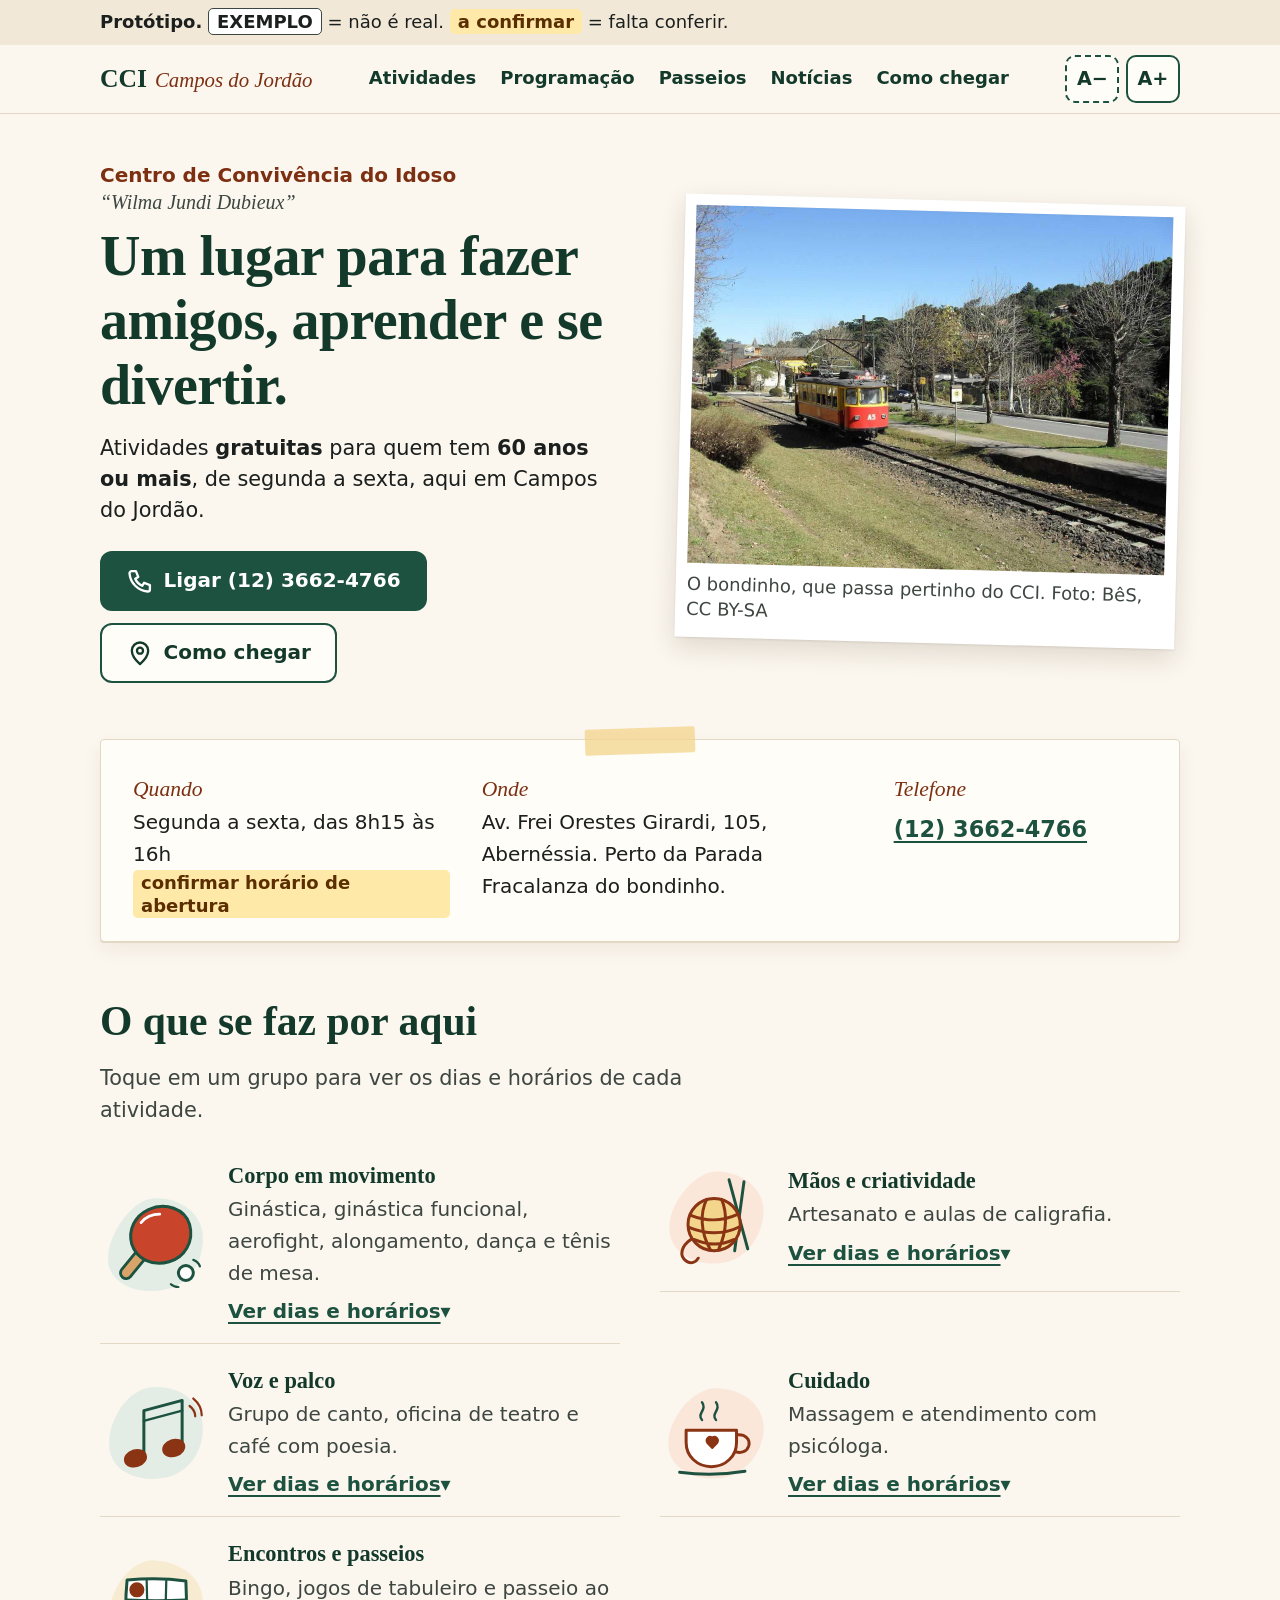
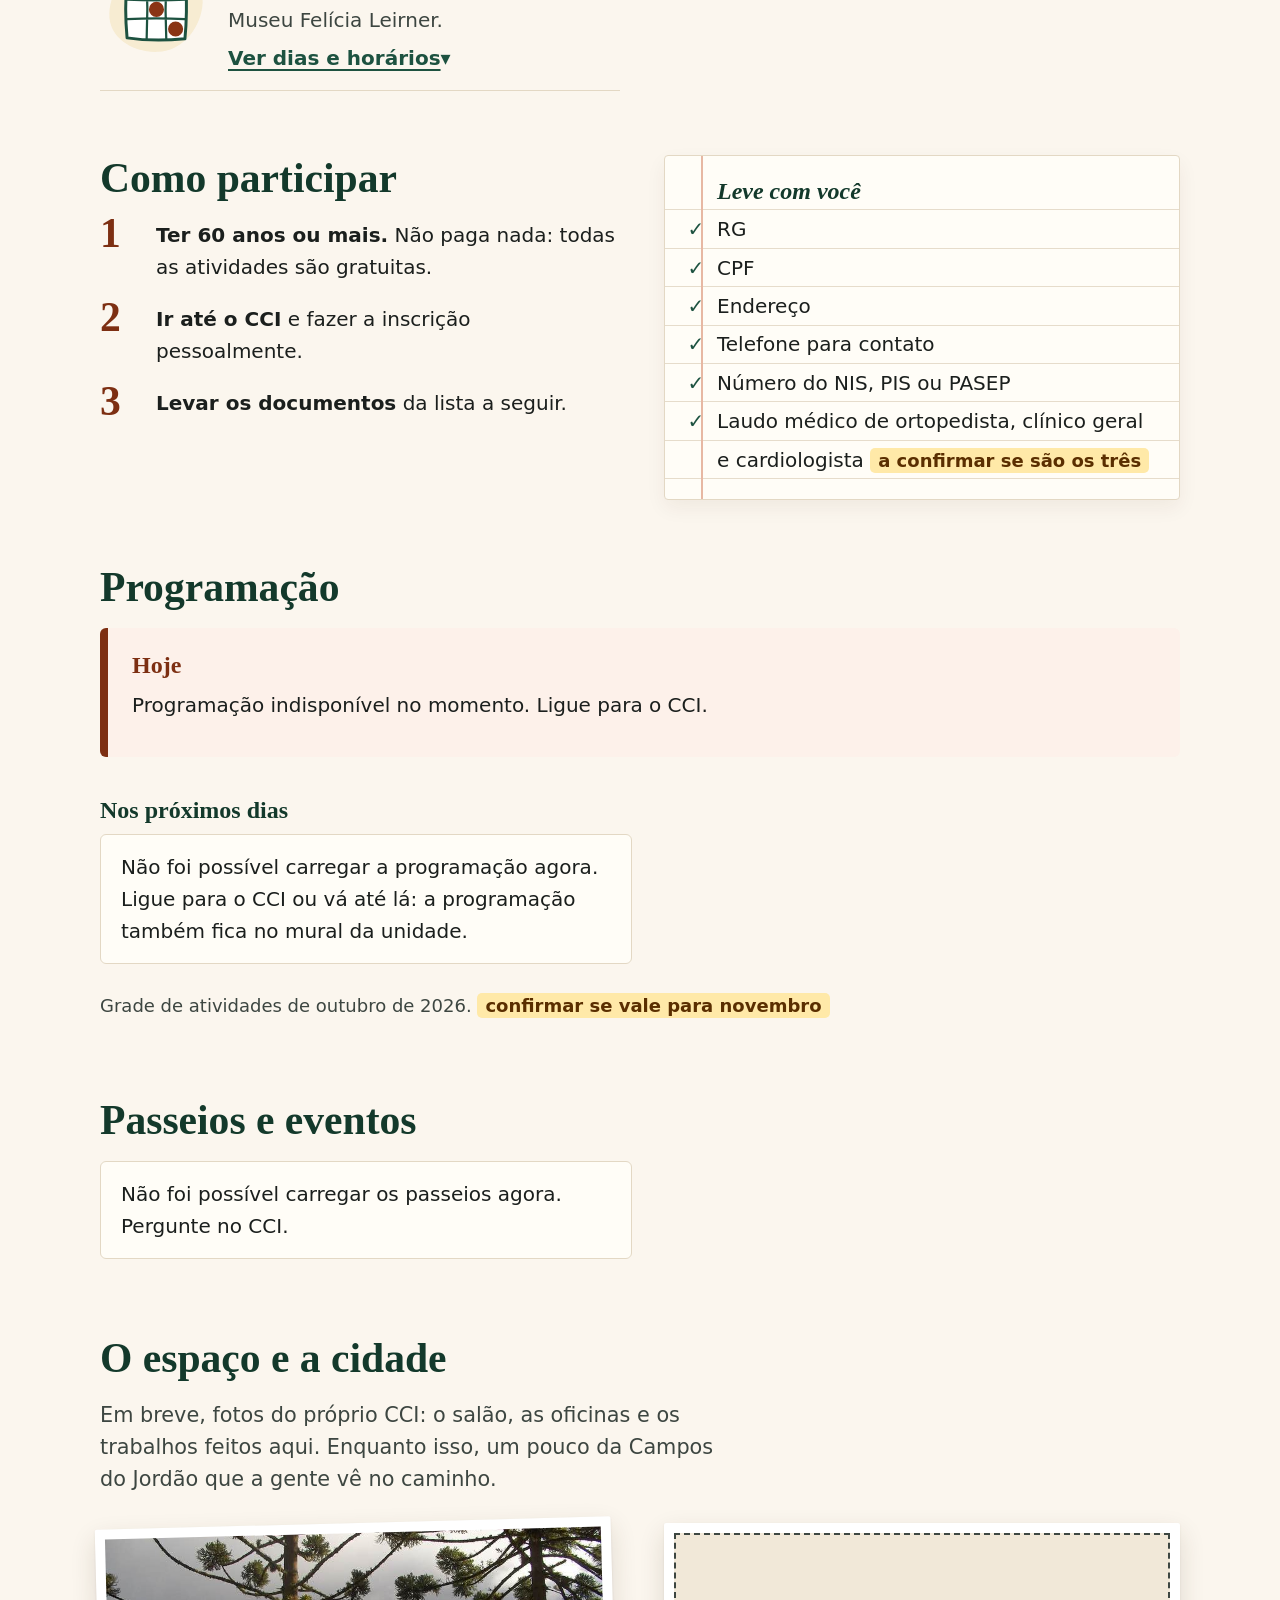
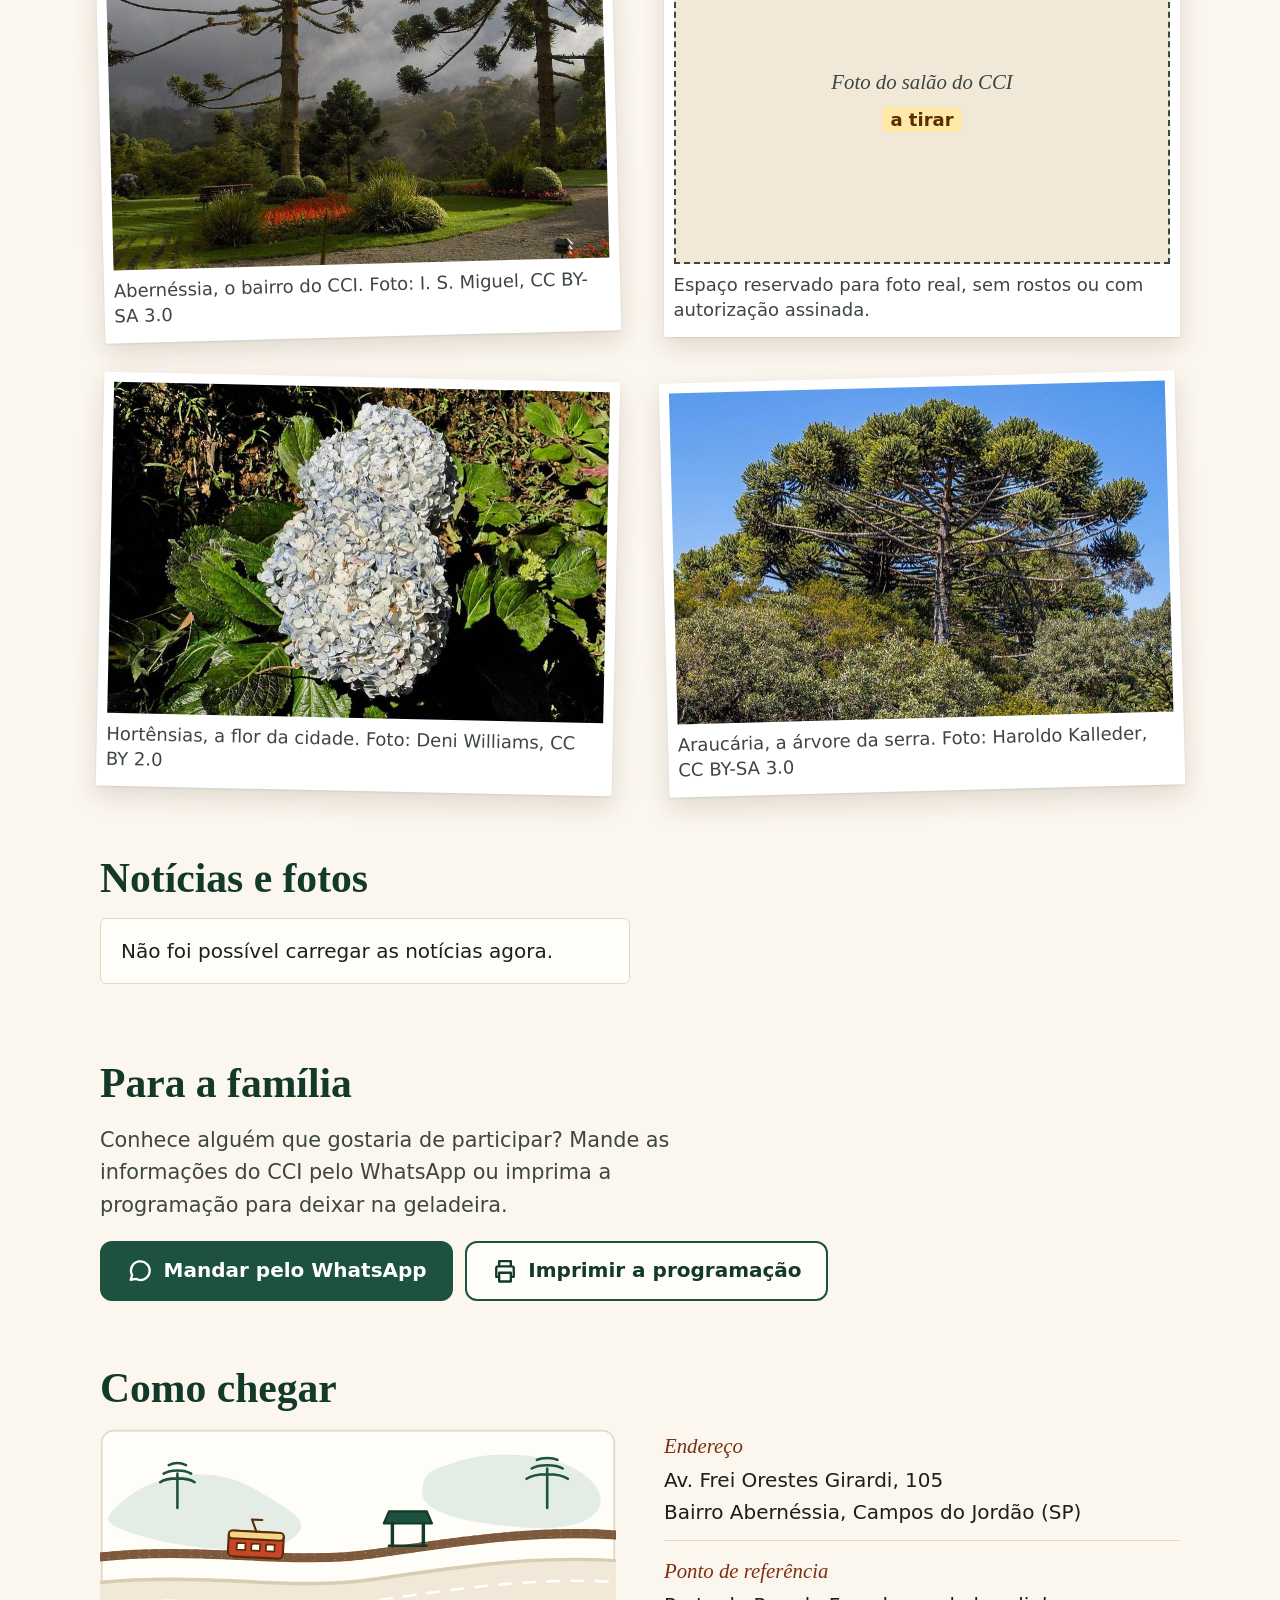
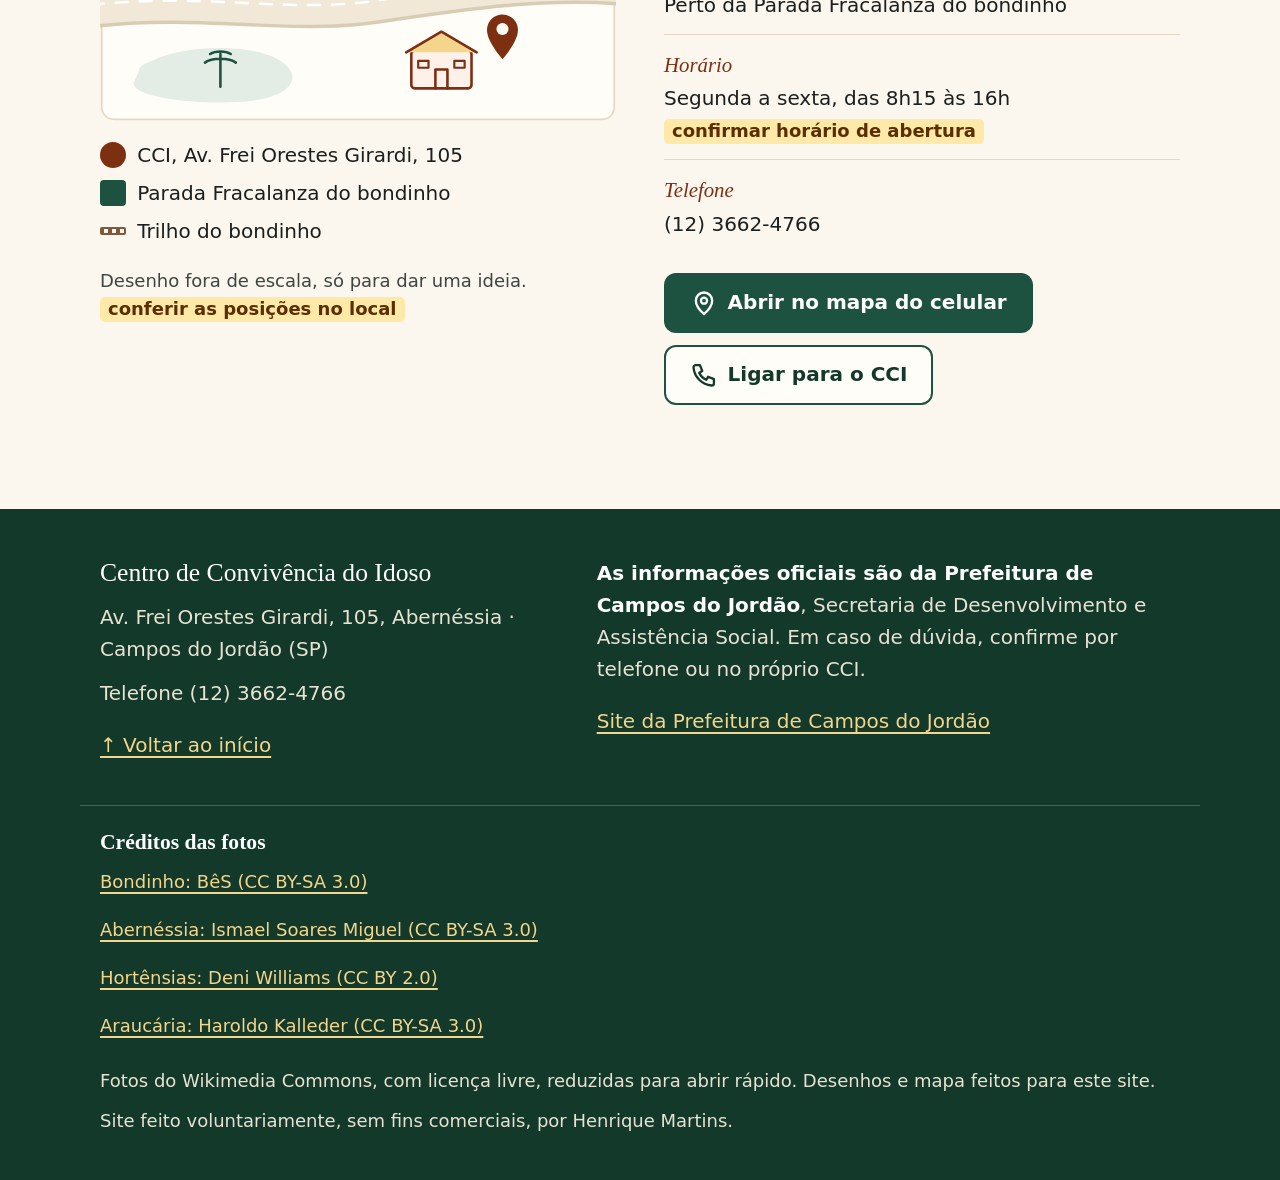
==== index.html @ 8f66967f "Protótipo do site voluntário do CCI de Campos do Jordão Site estático (HTML, CSS e JS sem empacotado" ====
<!doctype html>
<html lang="pt-BR">
<head>
  <meta charset="utf-8">
  <meta name="viewport" content="width=device-width, initial-scale=1">
  <title>Centro de Convivência do Idoso – Campos do Jordão</title>
  <meta name="description" content="Centro de Convivência do Idoso (CCI) de Campos do Jordão: atividades gratuitas para pessoas com 60 anos ou mais. Programação, passeios, endereço e telefone.">
  <meta name="theme-color" content="#1d5240">
  <link rel="stylesheet" href="css/estilo.css?v=13">
</head>
<body>
  <!-- Ícones dos botões (desenhos simples, sem texto) -->
  <svg class="sprite" aria-hidden="true" focusable="false">
    <symbol id="i-telefone" viewBox="0 0 24 24"><path d="M5 3.5h3.5l2 5-2.6 1.6a11.5 11.5 0 0 0 6 6l1.6-2.6 5 2V19a2 2 0 0 1-2 2A17 17 0 0 1 3 5.5a2 2 0 0 1 2-2z"/></symbol>
    <symbol id="i-local" viewBox="0 0 24 24"><path d="M12 21.5s-7-6.3-7-11.5a7 7 0 0 1 14 0c0 5.2-7 11.5-7 11.5z"/><circle cx="12" cy="10" r="2.6"/></symbol>
    <symbol id="i-conversa" viewBox="0 0 24 24"><path d="M4 19.5l1.3-3.9A8 8 0 1 1 8.4 18.7z"/></symbol>
    <symbol id="i-impressora" viewBox="0 0 24 24"><path d="M7 8V3.5h10V8M7 17H4.5V9.5a1.5 1.5 0 0 1 1.5-1.5h12a1.5 1.5 0 0 1 1.5 1.5V17H17M7 13.5h10V21H7z"/></symbol>
  </svg>

  <a class="pular" href="#conteudo">Pular para o conteúdo</a>

  <div class="faixa-prototipo" id="faixa-prototipo">
    <div class="largura">
      <strong>Protótipo.</strong> <span class="selo selo-exemplo">EXEMPLO</span> = não é real. <span class="selo selo-confirmar">a confirmar</span> = falta conferir.
    </div>
  </div>

  <header class="topo">
    <div class="largura topo-linha">
      <a class="marca" href="#inicio">CCI <em>Campos do Jordão</em></a>
      <nav aria-label="Seções do site" class="menu-topo">
        <ul class="menu">
          <li><a href="#atividades">Atividades</a></li>
          <li><a href="#programacao">Programação</a></li>
          <li><a href="#passeios">Passeios</a></li>
          <li data-publicidade><a href="#noticias">Notícias</a></li>
          <li><a href="#como-chegar">Como chegar</a></li>
        </ul>
      </nav>
      <div class="tamanho-letra" role="group" aria-label="Tamanho da letra">
        <button type="button" class="js-letra" data-passo="-1" aria-label="Diminuir a letra">A−</button>
        <button type="button" class="js-letra" data-passo="1" aria-label="Aumentar a letra">A+</button>
      </div>
    </div>
  </header>

  <main id="conteudo">

    <!-- INÍCIO: o essencial na primeira tela -->
    <section id="inicio" class="abertura" aria-labelledby="titulo-inicio">
      <div class="largura abertura-grade">
        <figure class="abertura-foto">
          <picture>
            <source media="(min-width: 48rem)" srcset="img/bondinho-1280.jpg">
            <img src="img/bondinho-720.jpg" width="720" height="540" alt="Bondinho vermelho e amarelo passando pelos trilhos numa rua arborizada, num dia de sol.">
          </picture>
          <figcaption>O bondinho, que passa pertinho do CCI. Foto: BêS, CC BY-SA</figcaption>
        </figure>

        <div class="abertura-texto">
          <p class="nome-oficial">Centro de Convivência do Idoso <span>“Wilma Jundi Dubieux”</span></p>
          <h1 id="titulo-inicio">Um lugar para fazer amigos, aprender e se divertir.</h1>
          <p class="chamada">Atividades <strong>gratuitas</strong> para quem tem <strong>60 anos ou mais</strong>, de segunda a sexta, aqui em Campos do Jordão.</p>
          <div class="botoes">
            <a class="botao botao-principal js-telefone-link" href="tel:+551236624766">
              <svg class="icone" aria-hidden="true"><use href="#i-telefone"/></svg>
              <span>Ligar <span class="js-telefone-texto">(12) 3662-4766</span></span>
            </a>
            <a class="botao botao-claro" href="#como-chegar">
              <svg class="icone" aria-hidden="true"><use href="#i-local"/></svg>
              <span>Como chegar</span>
            </a>
          </div>
        </div>
      </div>
    </section>

    <div class="largura">
      <div id="avisos" class="avisos" aria-live="polite"></div>

      <!-- Bilhete com o essencial -->
      <dl class="bilhete" aria-label="Informações principais">
        <div>
          <dt>Quando</dt>
          <dd>Segunda a sexta, das 8h15 às 16h <span class="selo selo-confirmar">confirmar horário de abertura</span></dd>
        </div>
        <div>
          <dt>Onde</dt>
          <dd>Av. Frei Orestes Girardi, 105, Abernéssia. Perto da Parada Fracalanza do bondinho.</dd>
        </div>
        <div>
          <dt>Telefone</dt>
          <dd><a class="js-telefone-link" href="tel:+551236624766"><span class="js-telefone-texto">(12) 3662-4766</span></a></dd>
        </div>
      </dl>

      <!-- Índice (só no celular; no computador o menu fica no topo) -->
      <nav aria-label="Neste site" class="indice">
        <h2>Neste site</h2>
        <ul>
          <li><a href="#atividades">O que se faz por aqui</a></li>
          <li><a href="#participar">Como participar</a></li>
          <li><a href="#programacao">Programação</a></li>
          <li><a href="#passeios">Passeios e eventos</a></li>
          <li data-publicidade><a href="#noticias">Notícias e fotos</a></li>
          <li><a href="#familia">Para a família</a></li>
          <li><a href="#como-chegar">Como chegar</a></li>
        </ul>
      </nav>

      <!-- O QUE SE FAZ POR AQUI: cada grupo abre e mostra os dias e horários (vindos da planilha) -->
      <section id="atividades" class="secao" aria-labelledby="titulo-atividades">
        <h2 id="titulo-atividades">O que se faz por aqui</h2>
        <p class="intro">Toque em um grupo para ver os dias e horários de cada atividade.</p>
        <ul class="grupos">
          <li class="grupo">
            <details>
              <summary>
                <img src="img/ilustracoes/movimento.svg" alt="" width="120" height="120">
                <span class="grupo-texto"><span class="grupo-nome">Corpo em movimento</span>
                <span class="grupo-lista">Ginástica, ginástica funcional, aerofight, alongamento, dança e tênis de mesa.</span>
                <span class="grupo-abrir"><span class="quando-fechado">Ver dias e horários</span><span class="quando-aberto">Esconder horários</span></span></span>
              </summary>
              <div class="grupo-horarios" data-busca="ginastica,aerofight,funcional,alongamento,danca,tenis"><p>Veja na programação mais abaixo.</p></div>
            </details>
          </li>
          <li class="grupo">
            <details>
              <summary>
                <img src="img/ilustracoes/maos.svg" alt="" width="120" height="120">
                <span class="grupo-texto"><span class="grupo-nome">Mãos e criatividade</span>
                <span class="grupo-lista">Artesanato e aulas de caligrafia.</span>
                <span class="grupo-abrir"><span class="quando-fechado">Ver dias e horários</span><span class="quando-aberto">Esconder horários</span></span></span>
              </summary>
              <div class="grupo-horarios" data-busca="artesanato,caligrafia"><p>Veja na programação mais abaixo.</p></div>
            </details>
          </li>
          <li class="grupo">
            <details>
              <summary>
                <img src="img/ilustracoes/voz.svg" alt="" width="120" height="120">
                <span class="grupo-texto"><span class="grupo-nome">Voz e palco</span>
                <span class="grupo-lista">Grupo de canto, oficina de teatro e café com poesia.</span>
                <span class="grupo-abrir"><span class="quando-fechado">Ver dias e horários</span><span class="quando-aberto">Esconder horários</span></span></span>
              </summary>
              <div class="grupo-horarios" data-busca="canto,teatro,poesia"><p>Veja na programação mais abaixo.</p></div>
            </details>
          </li>
          <li class="grupo">
            <details>
              <summary>
                <img src="img/ilustracoes/cuidado.svg" alt="" width="120" height="120">
                <span class="grupo-texto"><span class="grupo-nome">Cuidado</span>
                <span class="grupo-lista">Massagem e atendimento com psicóloga.</span>
                <span class="grupo-abrir"><span class="quando-fechado">Ver dias e horários</span><span class="quando-aberto">Esconder horários</span></span></span>
              </summary>
              <div class="grupo-horarios" data-busca="massagem,psicolog"><p>Veja na programação mais abaixo.</p></div>
            </details>
          </li>
          <li class="grupo">
            <details>
              <summary>
                <img src="img/ilustracoes/encontros.svg" alt="" width="120" height="120">
                <span class="grupo-texto"><span class="grupo-nome">Encontros e passeios</span>
                <span class="grupo-lista">Bingo, jogos de tabuleiro e passeio ao Museu Felícia Leirner.</span>
                <span class="grupo-abrir"><span class="quando-fechado">Ver dias e horários</span><span class="quando-aberto">Esconder horários</span></span></span>
              </summary>
              <div class="grupo-horarios" data-busca="bingo,tabuleiro,museu,passeio"><p>Veja na programação mais abaixo.</p></div>
            </details>
          </li>
        </ul>
      </section>

      <!-- COMO PARTICIPAR -->
      <section id="participar" class="secao participar" aria-labelledby="titulo-participar">
        <div>
          <h2 id="titulo-participar">Como participar</h2>
          <ol class="passos">
            <li><strong>Ter 60 anos ou mais.</strong> Não paga nada: todas as atividades são gratuitas.</li>
            <li><strong>Ir até o CCI</strong> e fazer a inscrição pessoalmente.</li>
            <li><strong>Levar os documentos</strong> da lista a seguir.</li>
          </ol>
        </div>
        <div class="caderno">
          <h3>Leve com você</h3>
          <ul>
            <li>RG</li>
            <li>CPF</li>
            <li>Endereço</li>
            <li>Telefone para contato</li>
            <li>Número do NIS, PIS ou PASEP</li>
            <li>Laudo médico de ortopedista, clínico geral e cardiologista <span class="selo selo-confirmar">a confirmar se são os três</span></li>
          </ul>
        </div>
      </section>

      <!-- PROGRAMAÇÃO -->
      <section id="programacao" class="secao" aria-labelledby="titulo-programacao">
        <h2 id="titulo-programacao">Programação</h2>
        <p class="estado" id="estado-programacao"></p>

        <div id="hoje" class="cartao cartao-hoje">
          <h3>Hoje</h3>
          <p>Carregando a programação…</p>
        </div>

        <h3 class="subtitulo">Nos próximos dias</h3>
        <div id="semana" class="semana">
          <p class="aviso-falha">Se a programação não aparecer, ligue para o CCI ou vá até lá: a programação também fica no mural da unidade.</p>
        </div>
        <p id="sem-atividade" class="sem-atividade"></p>
        <div id="mensais" class="mensais"></div>
        <p class="nota">Grade de atividades de outubro de 2026. <span class="selo selo-confirmar">confirmar se vale para novembro</span></p>
        <p class="voltar"><a href="#inicio">Voltar ao início</a></p>
      </section>

      <!-- PASSEIOS E EVENTOS -->
      <section id="passeios" class="secao" aria-labelledby="titulo-passeios">
        <h2 id="titulo-passeios">Passeios e eventos</h2>
        <p class="estado" id="estado-eventos"></p>
        <div id="eventos" class="eventos">
          <p class="aviso-falha">Se os passeios não aparecerem, pergunte no CCI.</p>
        </div>
        <p class="voltar"><a href="#inicio">Voltar ao início</a></p>
      </section>

      <!-- O ESPAÇO E A CIDADE: fotos reais do CCI (a tirar) e da cidade -->
      <section class="secao" aria-labelledby="titulo-espaco">
        <h2 id="titulo-espaco">O espaço e a cidade</h2>
        <p class="intro">Em breve, fotos do próprio CCI: o salão, as oficinas e os trabalhos feitos aqui. Enquanto isso, um pouco da Campos do Jordão que a gente vê no caminho.</p>
        <div class="galeria">
          <figure class="foto-moldura inclinada-esq">
            <img src="img/abernessia.jpg" width="800" height="600" loading="lazy" alt="Jardim com banco, flores vermelhas e araucárias no bairro da Abernéssia, com a serra ao fundo.">
            <figcaption>Abernéssia, o bairro do CCI. Foto: I. S. Miguel, CC BY-SA 3.0</figcaption>
          </figure>
          <figure class="foto-moldura">
            <div class="foto-reservada">Foto do salão do CCI <span class="selo selo-confirmar">a tirar</span></div>
            <figcaption>Espaço reservado para foto real, sem rostos ou com autorização assinada.</figcaption>
          </figure>
          <figure class="foto-moldura inclinada-dir">
            <img src="img/hortensias.jpg" width="800" height="533" loading="lazy" alt="Hortênsias azuis claras em flor.">
            <figcaption>Hortênsias, a flor da cidade. Foto: Deni Williams, CC BY 2.0</figcaption>
          </figure>
          <figure class="foto-moldura inclinada-esq">
            <img src="img/araucaria.jpg" width="800" height="532" loading="lazy" alt="Araucária grande e frondosa contra o céu azul.">
            <figcaption>Araucária, a árvore da serra. Foto: Haroldo Kalleder, CC BY-SA 3.0</figcaption>
          </figure>
        </div>
      </section>

      <!-- NOTÍCIAS (some no período eleitoral) -->
      <section id="noticias" class="secao" aria-labelledby="titulo-noticias" data-publicidade>
        <h2 id="titulo-noticias">Notícias e fotos</h2>
        <p class="estado" id="estado-noticias"></p>
        <div id="lista-noticias" class="noticias"></div>
        <p class="voltar"><a href="#inicio">Voltar ao início</a></p>
      </section>

      <!-- PARA A FAMÍLIA -->
      <section id="familia" class="secao familia" aria-labelledby="titulo-familia">
        <h2 id="titulo-familia">Para a família</h2>
        <p class="intro">Conhece alguém que gostaria de participar? Mande as informações do CCI pelo WhatsApp ou imprima a programação para deixar na geladeira.</p>
        <div class="botoes">
          <a class="botao botao-principal js-whatsapp" href="https://wa.me/?text=Centro%20de%20Conviv%C3%AAncia%20do%20Idoso%20(CCI)%20de%20Campos%20do%20Jord%C3%A3o%3A%20atividades%20gratuitas%20para%20quem%20tem%2060%20anos%20ou%20mais.%20Av.%20Frei%20Orestes%20Girardi%2C%20105%2C%20Abern%C3%A9ssia.%20Telefone%20(12)%203662-4766." target="_blank" rel="noopener">
            <svg class="icone" aria-hidden="true"><use href="#i-conversa"/></svg><span>Mandar pelo WhatsApp</span>
          </a>
          <button type="button" class="botao botao-claro js-imprimir">
            <svg class="icone" aria-hidden="true"><use href="#i-impressora"/></svg><span>Imprimir a programação</span>
          </button>
        </div>
      </section>

      <!-- COMO CHEGAR -->
      <section id="como-chegar" class="secao" aria-labelledby="titulo-chegar">
        <h2 id="titulo-chegar">Como chegar</h2>
        <div class="chegar">
          <figure class="mapinha">
            <img src="img/ilustracoes/mapa.svg" width="600" height="340" loading="lazy" alt="Desenho fora de escala: a avenida Frei Orestes Girardi com o trilho do bondinho ao lado, a Parada Fracalanza e o prédio do CCI marcado com um alfinete do outro lado da avenida.">
            <figcaption>
              <ul class="legenda">
                <li><span class="legenda-cor legenda-cci" aria-hidden="true"></span>CCI, Av. Frei Orestes Girardi, 105</li>
                <li><span class="legenda-cor legenda-parada" aria-hidden="true"></span>Parada Fracalanza do bondinho</li>
                <li><span class="legenda-cor legenda-trilho" aria-hidden="true"></span>Trilho do bondinho</li>
              </ul>
              <p class="nota">Desenho fora de escala, só para dar uma ideia. <span class="selo selo-confirmar">conferir as posições no local</span></p>
            </figcaption>
          </figure>
          <div>
            <dl class="dados">
              <div>
                <dt>Endereço</dt>
                <dd>Av. Frei Orestes Girardi, 105<br>Bairro Abernéssia, Campos do Jordão (SP)</dd>
              </div>
              <div>
                <dt>Ponto de referência</dt>
                <dd>Perto da Parada Fracalanza do bondinho</dd>
              </div>
              <div>
                <dt>Horário</dt>
                <dd>Segunda a sexta, das 8h15 às 16h <span class="selo selo-confirmar">confirmar horário de abertura</span></dd>
              </div>
              <div>
                <dt>Telefone</dt>
                <dd><span class="js-telefone-texto">(12) 3662-4766</span></dd>
              </div>
            </dl>
            <div class="botoes">
              <a class="botao botao-principal js-mapa-link" href="https://www.google.com/maps/search/?api=1&amp;query=Av.%20Frei%20Orestes%20Girardi%2C%20105%2C%20Aberness%C3%ADa%2C%20Campos%20do%20Jord%C3%A3o%20-%20SP" target="_blank" rel="noopener">
                <svg class="icone" aria-hidden="true"><use href="#i-local"/></svg><span>Abrir no mapa do celular</span>
              </a>
              <a class="botao botao-claro js-telefone-link" href="tel:+551236624766">
                <svg class="icone" aria-hidden="true"><use href="#i-telefone"/></svg><span>Ligar para o CCI</span>
              </a>
            </div>
          </div>
        </div>
      </section>
    </div>
  </main>

  <footer class="rodape">
    <div class="largura rodape-grade">
      <div>
        <p class="rodape-marca">Centro de Convivência do Idoso</p>
        <p>Av. Frei Orestes Girardi, 105, Abernéssia · Campos do Jordão (SP)</p>
        <p>Telefone <span class="js-telefone-texto">(12) 3662-4766</span></p>
        <p><a href="#inicio">↑ Voltar ao início</a></p>
      </div>
      <div>
        <p><strong>As informações oficiais são da Prefeitura de Campos do Jordão</strong>, Secretaria de Desenvolvimento e Assistência Social. Em caso de dúvida, confirme por telefone ou no próprio CCI.</p>
        <p><a href="https://camposdojordao.sp.gov.br/" target="_blank" rel="noopener">Site da Prefeitura de Campos do Jordão</a></p>
      </div>
    </div>
    <div class="largura">
      <h2 class="rodape-titulo">Créditos das fotos</h2>
      <ul class="creditos">
        <li><a href="https://commons.wikimedia.org/wiki/File:Bondinho_-_Estrada_de_Ferro_Campos_do_Jord%C3%A3o_-_panoramio.jpg">Bondinho: BêS (CC BY-SA 3.0)</a></li>
        <li><a href="https://commons.wikimedia.org/wiki/File:Abern%C3%A9ssia,_Campos_do_Jord%C3%A3o_-_SP,_Brazil_-_panoramio.jpg">Abernéssia: Ismael Soares Miguel (CC BY-SA 3.0)</a></li>
        <li><a href="https://commons.wikimedia.org/wiki/File:Campos_do_Jord%C3%A3o_(8903578305).jpg">Hortênsias: Deni Williams (CC BY 2.0)</a></li>
        <li><a href="https://commons.wikimedia.org/wiki/File:Arauc%C3%A1ria_ou_Pinheiro_do_Paran%C3%A1_(Araucaria_angustifolia).jpg">Araucária: Haroldo Kalleder (CC BY-SA 3.0)</a></li>
      </ul>
      <p class="rodape-pequeno">Fotos do Wikimedia Commons, com licença livre, reduzidas para abrir rápido. Desenhos e mapa feitos para este site.</p>
      <p class="rodape-pequeno">Site feito voluntariamente, sem fins comerciais, por Henrique Martins.</p>
    </div>
  </footer>

  <!-- Barra fixa no celular: ligar e como chegar sempre à mão -->
  <nav class="barra-fixa" aria-label="Contato rápido">
    <a class="js-telefone-link" href="tel:+551236624766"><svg class="icone" aria-hidden="true"><use href="#i-telefone"/></svg>Ligar</a>
    <a href="#como-chegar"><svg class="icone" aria-hidden="true"><use href="#i-local"/></svg>Como chegar</a>
  </nav>

  <!-- Folha para imprimir (montada pelo site na hora de imprimir) -->
  <div id="folha-impressao" class="folha-impressao" aria-hidden="true"></div>

  <script src="config.js?v=13"></script>
  <script src="js/app.js?v=13"></script>
</body>
</html>
---- css/estilo.css ----
/*
  Estilo do site do CCI.
  Regras de acessibilidade usadas aqui:
  - letra base de 20px (nunca menos de 18px);
  - contraste de texto de pelo menos 7:1 (WCAG AAA);
  - botões e links de menu com no mínimo 48px de altura;
  - fonte do próprio celular (não baixa nada, abre rápido);
  - nada se mexe sozinho.
  Clima: papel creme, verde das araucárias, terracota. Fotos com moldura,
  desenhos feitos à mão, bilhete e caderno pautado.
*/

:root {
  --tinta: #1b1f1d;
  --tinta-2: #3d4641;
  --papel: #fbf6ee;          /* fundo creme */
  --papel-claro: #fffdf7;
  --papel-escuro: #f1e8d8;
  --branco: #ffffff;
  --verde: #1d5240;
  --verde-escuro: #13392b;
  --verde-claro: #e3ede6;
  --terracota: #7d2f12;
  --terracota-claro: #fdf1ea;
  --ouro: #f3d58c;
  --creme-claro: #e9e2d3;
  --borda: #e3d8c4;
  --pauta: #e6dccb;
  --margem-caderno: #e7b8a3;
  --confirmar-fundo: #ffe9a8;
  --confirmar-texto: #5a2e00;
  --aviso-fundo: #fde7df;
  --foco: #b34700;

  --fonte-texto: system-ui, -apple-system, "Segoe UI", Roboto, "Helvetica Neue", Arial, sans-serif;
  --fonte-titulo: "Iowan Old Style", "Palatino Linotype", Palatino, Georgia, "Noto Serif", "Times New Roman", serif;

  --sombra-foto: 0 1px 2px rgba(60, 40, 20, .10), 0 10px 26px rgba(60, 40, 20, .14);
}

*, *::before, *::after { box-sizing: border-box; }
html { font-size: 100%; -webkit-text-size-adjust: 100%; }

body {
  margin: 0;
  font-family: var(--fonte-texto);
  font-size: 1.25rem;       /* 20px */
  line-height: 1.6;
  color: var(--tinta);
  background: var(--papel);
}

.sprite { position: absolute; width: 0; height: 0; overflow: hidden; }
.largura { max-width: 70rem; margin: 0 auto; padding: 0 1.25rem; }

h1, h2, h3 { font-family: var(--fonte-titulo); line-height: 1.15; color: var(--verde-escuro); font-weight: 700; }
h1 { font-size: clamp(2.1rem, 6.5vw, 3.5rem); margin: 0 0 1rem; letter-spacing: -.01em; }
h2 { font-size: clamp(1.9rem, 5vw, 2.6rem); margin: 0 0 1rem; }
h3 { font-size: 1.5rem; margin: 1.5rem 0 .6rem; }
p { margin: 0 0 .75rem; }

a { color: var(--verde); text-decoration-thickness: 2px; text-underline-offset: 4px; }
a:hover { color: var(--verde-escuro); text-decoration-thickness: 3px; }
a:focus-visible, button:focus-visible, iframe:focus-visible { outline: 4px solid var(--foco); outline-offset: 3px; border-radius: 4px; }

.icone { width: 1.4em; height: 1.4em; flex: none; fill: none; stroke: currentColor; stroke-width: 2; stroke-linecap: round; stroke-linejoin: round; }

.pular { position: absolute; left: -9999px; top: 0; background: var(--branco); padding: .75rem 1rem; z-index: 10; }
.pular:focus { left: 1rem; }

.faixa-prototipo { background: var(--papel-escuro); padding: .5rem 0; font-size: 1.125rem; }

/* ---------- Topo ---------- */
.topo { border-bottom: 1px solid var(--borda); }
.topo-linha { display: flex; align-items: center; justify-content: space-between; gap: 1rem; min-height: 68px; }
.marca {
  display: inline-flex; align-items: baseline; gap: .5rem; min-height: 48px; padding-top: .6rem;
  font-family: var(--fonte-titulo); font-size: 1.6rem; font-weight: 700; color: var(--verde-escuro); text-decoration: none;
}
.marca em { font-weight: 400; color: var(--terracota); font-size: 1.3rem; }
.menu-topo { display: none; }
.menu { list-style: none; margin: 0; padding: 0; display: flex; gap: 1.5rem; }
.menu a { display: flex; align-items: center; min-height: 48px; color: var(--verde-escuro); font-weight: 600; font-size: 1.125rem; text-decoration: none; }
.menu a:hover { text-decoration: underline; }

/* ---------- Abertura ---------- */
.abertura { padding: 1.25rem 0 1rem; }
.abertura-grade { display: grid; gap: 1.25rem; align-items: center; }
.abertura-foto { margin: 0; }
.abertura-foto img {
  display: block; width: 100%; height: 170px; object-fit: cover; object-position: center 72%;
  border-radius: 6px; background: var(--papel-escuro);
}
.abertura-foto figcaption, .foto-moldura figcaption { font-size: 1.125rem; line-height: 1.4; color: var(--tinta-2); margin-top: .5rem; }
.abertura-foto figcaption a, .foto-moldura figcaption a { color: var(--tinta-2); }
.nome-oficial { font-weight: 700; color: var(--terracota); margin: 0 0 .5rem; line-height: 1.35; }
.nome-oficial span { display: block; font-family: var(--fonte-titulo); font-style: italic; font-weight: 400; color: var(--tinta-2); }
.chamada { font-size: 1.3rem; line-height: 1.5; margin: 0 0 1.5rem; max-width: 34rem; }

/* ---------- Botões ---------- */
.botoes { display: flex; flex-direction: column; gap: .75rem; }
.botao {
  display: inline-flex; align-items: center; justify-content: center; gap: .6rem;
  min-height: 60px; padding: .75rem 1.5rem; border-radius: 12px;
  font-weight: 700; font-size: 1.25rem; line-height: 1.25; text-decoration: none; text-align: center;
  border: 2px solid transparent;
}
.botao-principal { background: var(--verde); color: var(--branco); }
.botao-principal:hover { background: var(--verde-escuro); color: var(--branco); text-decoration: underline; }
.botao-claro { background: var(--papel-claro); color: var(--verde-escuro); border-color: var(--verde); }
.botao-claro:hover { background: var(--verde-claro); color: var(--verde-escuro); text-decoration: underline; }
@media (min-width: 40rem) { .botoes { flex-direction: row; flex-wrap: wrap; } }

/* ---------- Selos ---------- */
.selo { display: inline-block; font-size: 1.125rem; font-weight: 700; line-height: 1.3; padding: .05rem .5rem; border-radius: 5px; font-family: var(--fonte-texto); font-style: normal; }
.selo-confirmar { background: var(--confirmar-fundo); color: var(--confirmar-texto); }
.selo-exemplo { background: var(--branco); color: var(--tinta); border: 1px solid var(--tinta-2); }

/* ---------- Avisos ---------- */
.avisos { margin: 1.25rem 0 0; }
.avisos:empty { display: none; }
.aviso { background: var(--aviso-fundo); border-left: 6px solid var(--terracota); padding: 1rem 1.25rem; margin: 0 0 .75rem; border-radius: 6px; }
.aviso-normal { background: var(--papel-claro); border: 1px solid var(--borda); border-left: 6px solid var(--verde); }
.aviso p { margin: 0; }
.aviso-rotulo { font-weight: 700; }

/* ---------- Bilhete (o essencial) ---------- */
.bilhete {
  position: relative; margin: 2rem 0 0; padding: 1.75rem 1.5rem 1rem;
  background: var(--papel-claro); border: 1px solid var(--borda); border-radius: 4px;
  box-shadow: 0 1px 0 var(--borda), 0 8px 20px rgba(60, 40, 20, .06);
}
.bilhete::before { /* pedaço de fita adesiva */
  content: ""; position: absolute; top: -12px; left: 50%; width: 110px; height: 26px; margin-left: -55px;
  background: rgba(243, 213, 140, .75); transform: rotate(-2deg); border-radius: 2px;
}
.bilhete > div { padding: .5rem 0 .9rem; border-bottom: 1px dashed var(--pauta); }
.bilhete > div:last-child { border-bottom: 0; }
.bilhete dt { font-family: var(--fonte-titulo); font-style: italic; font-size: 1.35rem; color: var(--terracota); }
.bilhete dd { margin: 0; }
.bilhete a { display: inline-flex; align-items: center; min-height: 48px; font-size: 1.4rem; font-weight: 700; }
@media (min-width: 48rem) {
  .bilhete { display: grid; grid-template-columns: 1fr 1.2fr .8fr; gap: 2rem; padding: 2rem 2rem 1.25rem; }
  .bilhete > div { border-bottom: 0; padding: 0; }
}

/* ---------- Índice (celular) ---------- */
.indice { margin-top: 2.5rem; }
.indice h2 { font-size: 1.5rem; margin-bottom: .25rem; }
.indice ul { list-style: none; margin: 0; padding: 0; }
.indice li { border-bottom: 1px solid var(--borda); }
.indice a { display: flex; align-items: center; justify-content: space-between; min-height: 56px; font-weight: 600; text-decoration: none; color: var(--verde-escuro); }
.indice a::after { content: "→"; color: var(--terracota); font-size: 1.4rem; }
.indice a:hover { text-decoration: underline; }

/* ---------- Seções ---------- */
.secao { padding: 3.5rem 0 .5rem; scroll-margin-top: 1rem; }
.intro { font-size: 1.3rem; line-height: 1.55; max-width: 40rem; color: var(--tinta-2); margin-bottom: 1.75rem; }
.cartao { background: var(--branco); border: 1px solid var(--borda); border-radius: 12px; padding: 1.5rem; margin: 0 0 1.25rem; }
.cartao > h3:first-child { margin-top: 0; }

/* O que se faz por aqui: cada grupo abre (details) e mostra os horários */
.grupos { list-style: none; margin: 0; padding: 0; display: grid; gap: 1rem 2.5rem; align-items: start; }
.grupo details { border-bottom: 1px solid var(--borda); }
.grupo summary {
  display: flex; gap: 1rem; align-items: center; cursor: pointer; list-style: none;
  min-height: 48px; padding: .5rem 0 1rem;
}
.grupo summary::-webkit-details-marker { display: none; }
.grupo summary img { width: 96px; height: 96px; flex: none; }
.grupo-texto { display: block; }
.grupo-nome { display: block; font-family: var(--fonte-titulo); font-weight: 700; font-size: 1.4rem; line-height: 1.2; color: var(--verde-escuro); margin-bottom: .2rem; }
.grupo-lista { display: block; color: var(--tinta-2); }
.grupo-abrir { display: inline-block; margin-top: .4rem; font-weight: 700; color: var(--verde); text-decoration: underline; text-decoration-thickness: 2px; text-underline-offset: 4px; }
.grupo-abrir::after { content: " ▾"; text-decoration: none; display: inline-block; }
.grupo details[open] .grupo-abrir::after { transform: rotate(180deg); }
.grupo details[open] .grupo-abrir { color: var(--verde-escuro); }
.grupo summary:hover .grupo-nome { text-decoration: underline; }
.grupo summary:focus-visible { outline: 4px solid var(--foco); outline-offset: 3px; border-radius: 6px; }
.grupo-horarios { background: var(--papel-claro); border: 1px solid var(--borda); border-radius: 8px; padding: 1rem 1.25rem; margin: 0 0 1.25rem; }
.grupo-horarios p { margin: 0; }
.horarios { margin: 0; }
.horarios dt { font-weight: 700; color: var(--verde-escuro); margin-top: .75rem; }
.horarios dt:first-child { margin-top: 0; }
.horarios dd { margin: 0; }
@media (min-width: 48rem) {
  .grupos { grid-template-columns: repeat(2, 1fr); }
  .grupo summary img { width: 112px; height: 112px; }
}

/* Como participar */
.participar { display: grid; gap: 2rem; align-items: start; }
.passos { list-style: none; counter-reset: passo; margin: 0; padding: 0; }
.passos li { counter-increment: passo; position: relative; padding: 0 0 1.25rem 3.5rem; }
.passos li::before {
  content: counter(passo); position: absolute; left: 0; top: -.35rem;
  font-family: var(--fonte-titulo); font-size: 2.6rem; line-height: 1; font-weight: 700; color: var(--terracota);
}
.caderno { /* folha de caderno pautada */
  position: relative; background-color: var(--papel-claro);
  background-image: repeating-linear-gradient(to bottom, transparent 0, transparent calc(2.4rem - 1px), var(--pauta) calc(2.4rem - 1px), var(--pauta) 2.4rem);
  background-position: 0 1rem;
  border: 1px solid var(--borda); border-radius: 4px; padding: 1rem 1.25rem 1.25rem 3.25rem;
  box-shadow: 0 8px 20px rgba(60, 40, 20, .06);
}
.caderno::before { content: ""; position: absolute; top: 0; bottom: 0; left: 2.25rem; border-left: 2px solid var(--margem-caderno); }
.caderno h3 { margin: 0; line-height: 2.4rem; font-style: italic; }
.caderno ul { list-style: none; margin: 0; padding: 0; }
.caderno li { line-height: 2.4rem; position: relative; }
.caderno li::before { content: "✓"; position: absolute; left: -1.85rem; color: var(--verde); font-weight: 700; }
@media (min-width: 56rem) { .participar { grid-template-columns: 1fr 1fr; gap: 3rem; } }

/* ---------- Programação ---------- */
.subtitulo { margin-top: 2.5rem; }
.cartao-hoje { background: var(--terracota-claro); border: 0; border-left: 8px solid var(--terracota); border-radius: 6px; }
.cartao-hoje h3 { color: var(--terracota); }
.cartao-hoje .atividades li { border-top-color: rgba(125, 47, 18, .18); }
.cartao-hoje .atividades .hora { color: var(--terracota); }

.semana { display: grid; gap: 1rem; }
@media (min-width: 48rem) { .semana { grid-template-columns: 1fr 1fr; } }
.dia { background: var(--branco); border: 1px solid var(--borda); border-radius: 12px; padding: 1.25rem 1.5rem; }
.dia h4 { font-family: var(--fonte-titulo); font-size: 1.4rem; margin: 0 0 .5rem; color: var(--verde-escuro); display: flex; align-items: center; gap: .6rem; flex-wrap: wrap; }
.dia-hoje { border: 2px solid var(--terracota); }
.dia-hoje h4::after {
  content: "hoje"; font-family: var(--fonte-titulo); font-style: italic; font-weight: 400; font-size: 1.2rem;
  background: var(--terracota); color: var(--branco); border-radius: 4px; padding: 0 .55rem;
}
.atividades { list-style: none; margin: 0; padding: 0; }
.atividades li { display: grid; grid-template-columns: 1fr; padding: .7rem 0; border-top: 1px solid var(--papel-escuro); }
.atividades li:first-child { border-top: 0; }
.atividades .hora { font-weight: 700; color: var(--verde); font-variant-numeric: tabular-nums; }
.atividades .det { color: var(--tinta-2); }
@media (min-width: 30rem) {
  .atividades li { grid-template-columns: 9.5rem 1fr; column-gap: 1rem; }
  .atividades .hora { grid-row: span 2; }
}
.vazio { color: var(--tinta-2); font-style: italic; margin: 0; }

.mensais { margin-top: 2rem; }
.mensais:empty { display: none; }
.mensais > p { color: var(--tinta-2); }
.mensais .atividades { background: var(--branco); border: 1px solid var(--borda); border-radius: 12px; padding: .5rem 1.5rem; }
@media (min-width: 30rem) { .mensais .atividades li { grid-template-columns: 1fr; } .mensais .atividades .hora { grid-row: auto; } }

/* ---------- Eventos ---------- */
.eventos { display: grid; gap: 1rem; }
.mes { grid-column: 1 / -1; font-size: 1.5rem; margin: .5rem 0 0; font-style: italic; color: var(--terracota); }
.evento { display: flex; gap: 1.25rem; align-items: flex-start; margin: 0; }
.evento-data { flex: none; width: 84px; text-align: center; border-radius: 6px; background: var(--terracota-claro); color: var(--terracota); line-height: 1; border-top: 6px solid var(--terracota); }
.evento-data .dia-num { display: block; font-family: var(--fonte-titulo); font-size: 2.4rem; font-weight: 700; padding: .5rem 0 .2rem; }
.evento-data .mes-abrev { display: block; font-size: 1.125rem; font-weight: 700; text-transform: lowercase; padding: 0 0 .6rem; }
.evento-corpo { min-width: 0; }
.evento .tipo { font-family: var(--fonte-titulo); font-style: italic; font-size: 1.25rem; color: var(--terracota); margin: 0; }
.evento .data { font-weight: 700; margin: 0; color: var(--tinta-2); }
.evento h3, .noticia h3 { margin: .25rem 0 .5rem; font-size: 1.45rem; }
.evento p, .noticia p { margin: 0 0 .5rem; }
@media (max-width: 29.99rem) {
  .evento { flex-direction: column; gap: .75rem; }
  .evento-data { width: auto; display: inline-flex; align-items: baseline; gap: .5rem; padding: .3rem .9rem; border-top: 0; border-left: 6px solid var(--terracota); }
  .evento-data .dia-num { font-size: 1.8rem; padding: 0; }
  .evento-data .mes-abrev { padding: 0; }
}
@media (min-width: 48rem) { .eventos { grid-template-columns: 1fr 1fr; } }

/* ---------- Fotos com moldura ---------- */
.galeria { display: grid; gap: 2rem; }
@media (min-width: 48rem) { .galeria { grid-template-columns: repeat(2, 1fr); gap: 2.5rem 3rem; align-items: start; } }
.foto-moldura { margin: 0; background: var(--branco); padding: .6rem .6rem .9rem; box-shadow: var(--sombra-foto); border-radius: 2px; }
.foto-moldura img { display: block; width: 100%; height: auto; aspect-ratio: 3 / 2; object-fit: cover; }
@media (min-width: 48rem) {
  .inclinada-esq { transform: rotate(-1.5deg); }
  .inclinada-dir { transform: rotate(1.2deg); }
}
.foto-reservada {
  display: flex; flex-direction: column; gap: .5rem; align-items: center; justify-content: center; text-align: center;
  aspect-ratio: 3 / 2; padding: 1rem; margin: 0;
  border: 2px dashed var(--tinta-2); background: var(--papel-escuro);
  font-family: var(--fonte-titulo); font-style: italic; font-size: 1.3rem; color: var(--tinta-2);
}
.foto { margin: 0 0 1rem; }
.foto img { width: 100%; height: auto; border-radius: 4px; display: block; }
.foto figcaption { font-size: 1.125rem; color: var(--tinta-2); margin-top: .4rem; }

/* ---------- Notícias ---------- */
.noticias { display: grid; gap: 1.25rem; }
@media (min-width: 48rem) { .noticias { grid-template-columns: 1fr 1fr; } }
.noticia { margin: 0; display: flex; flex-direction: column; }
.noticia .data { color: var(--terracota); font-family: var(--fonte-titulo); font-style: italic; font-size: 1.2rem; margin: 0; }
.noticia .foto-reservada { margin-bottom: 1rem; }

/* ---------- Como chegar ---------- */
.chegar { display: grid; gap: 2rem; align-items: start; margin-bottom: 2rem; }
@media (min-width: 56rem) { .chegar { grid-template-columns: 1fr 1fr; gap: 3rem; } }
.dados { margin: 0 0 1.25rem; }
.dados > div { padding: .8rem 0; border-top: 1px solid var(--borda); }
.dados > div:first-child { border-top: 0; padding-top: 0; }
.dados dt { font-family: var(--fonte-titulo); font-style: italic; font-size: 1.3rem; color: var(--terracota); }
.dados dd { margin: .1rem 0 0; }
.mapa { border-radius: 6px; overflow: hidden; border: 1px solid var(--borda); background: var(--papel-escuro); }
.mapa iframe { display: block; width: 100%; height: 340px; border: 0; }

/* ---------- Estados e notas ---------- */
.estado { font-size: 1.125rem; color: var(--tinta-2); margin: -.25rem 0 1rem; }
.estado:empty { display: none; }
.aviso-falha { background: var(--papel-claro); border: 1px solid var(--borda); padding: 1rem 1.25rem; border-radius: 6px; }
.nota { font-size: 1.125rem; color: var(--tinta-2); margin-top: 1rem; }
.voltar { margin: 2rem 0 0; }
.voltar a { display: inline-flex; align-items: center; min-height: 48px; font-weight: 700; }
.voltar a::before { content: "↑ "; white-space: pre; }

/* ---------- Rodapé ---------- */
.rodape { background: var(--verde-escuro); color: var(--creme-claro); margin-top: 4rem; padding: 3rem 0 2rem; }
.rodape p { margin: 0 0 .75rem; }
.rodape strong { color: var(--branco); }
.rodape a { color: var(--ouro); display: inline-flex; align-items: center; min-height: 48px; }
.rodape a:hover { color: var(--branco); }
.rodape a:focus-visible { outline-color: var(--ouro); }
.rodape-grade { display: grid; gap: 1.5rem; padding-bottom: 1.5rem; margin-bottom: 1.5rem; border-bottom: 1px solid rgba(233, 226, 211, .25); }
@media (min-width: 48rem) { .rodape-grade { grid-template-columns: 1fr 1.3fr; gap: 3rem; } }
.rodape-marca { font-family: var(--fonte-titulo); font-size: 1.6rem; color: var(--branco); line-height: 1.25; }
.rodape-pequeno { font-size: 1.125rem; }

/* ---------- Telas grandes ---------- */
@media (min-width: 48rem) {
  .menu-topo { display: block; }
  .indice, .voltar { display: none; }
  .abertura { padding: 3rem 0 1.5rem; }
  .abertura-grade { grid-template-columns: 1.05fr 1fr; gap: 3.5rem; }
  .abertura-foto { order: 2; background: var(--branco); padding: .7rem .7rem 1rem; box-shadow: var(--sombra-foto); transform: rotate(1.5deg); }
  .abertura-foto img { height: auto; aspect-ratio: 4 / 3; border-radius: 0; }
  .abertura-texto { order: 1; }
}

/* Modo informativo (período eleitoral): esconde notícias e fotos */
.modo-informativo [data-publicidade] { display: none !important; }

@media print {
  .topo nav, .botoes, .mapa, .faixa-prototipo, .indice, .galeria { display: none; }
  .foto-moldura, .abertura-foto { box-shadow: none; transform: none; }
}

/* Créditos das fotos (rodapé) */
.rodape-titulo { font-size: 1.35rem; color: var(--branco); margin: 0 0 .25rem; }
.creditos { list-style: none; margin: 0 0 1rem; padding: 0; }
.creditos a { font-size: 1.125rem; }

/* ---------- Tamanho da letra (A− / A+) ---------- */
.topo-linha { flex-wrap: nowrap; }
.tamanho-letra { display: flex; gap: .4rem; flex: none; }
.tamanho-letra button {
  min-width: 52px; min-height: 48px; padding: 0 .6rem; border-radius: 10px; cursor: pointer;
  font: 700 1.2rem/1 var(--fonte-texto); color: var(--verde-escuro);
  background: var(--papel-claro); border: 2px solid var(--verde);
}
.tamanho-letra button:hover { background: var(--verde-claro); }
.tamanho-letra button:disabled { cursor: default; border-style: dashed; }
.tamanho-letra button:focus-visible { outline: 4px solid var(--foco); outline-offset: 2px; }

/* ---------- Programação: destaque do momento e dias sem atividade ---------- */
.destaque-agora { font-size: 1.35rem; font-weight: 700; line-height: 1.45; color: var(--tinta); margin: 0 0 1rem; }
.sem-atividade { margin: 1rem 0 0; color: var(--tinta-2); font-style: italic; }
.sem-atividade:empty { display: none; }

/* ---------- Botões que são <button> ---------- */
button.botao { font-family: inherit; cursor: pointer; }

/* ---------- Para a família ---------- */
.familia .intro { margin-bottom: 1.25rem; }

/* ---------- Mapinha desenhado ---------- */
.mapinha { margin: 0; }
.mapinha img { display: block; width: 100%; height: auto; }
.legenda { list-style: none; margin: .9rem 0 .25rem; padding: 0; }
.legenda li { display: flex; align-items: center; gap: .7rem; padding: .2rem 0; }
.legenda-cor { flex: none; width: 26px; height: 26px; border-radius: 50%; }
.legenda-cci { background: var(--terracota); }
.legenda-parada { background: var(--verde); border-radius: 4px; }
.legenda-trilho { height: 8px; border-radius: 2px; background: repeating-linear-gradient(90deg, #7d5a3c 0 4px, transparent 4px 8px); border-top: 2px solid #7d5a3c; border-bottom: 2px solid #7d5a3c; }

/* ---------- Barra fixa (só no celular) ---------- */
.barra-fixa {
  position: fixed; left: 0; right: 0; bottom: 0; z-index: 5;
  display: grid; grid-template-columns: 1fr 1fr; gap: .5rem;
  padding: .5rem .75rem calc(.5rem + env(safe-area-inset-bottom));
  background: var(--papel-claro); border-top: 1px solid var(--borda);
  box-shadow: 0 -6px 18px rgba(60, 40, 20, .10);
}
.barra-fixa a {
  display: flex; align-items: center; justify-content: center; gap: .5rem; min-height: 56px;
  border-radius: 12px; font-weight: 700; text-decoration: none;
}
.barra-fixa a:first-child { background: var(--verde); color: var(--branco); }
.barra-fixa a:last-child { background: var(--papel-claro); color: var(--verde-escuro); border: 2px solid var(--verde); }
body { padding-bottom: 92px; }
@media (min-width: 48rem) {
  .barra-fixa { display: none; }
  body { padding-bottom: 0; }
}

/* ---------- Folha para imprimir ---------- */
.folha-impressao { display: none; }
@media print {
  .barra-fixa, .tamanho-letra { display: none !important; }
  body { padding-bottom: 0 !important; background: #fff; }
  body.imprimindo-programacao > *:not(.folha-impressao) { display: none !important; }
  body.imprimindo-programacao .folha-impressao { display: block; font-size: 13pt; line-height: 1.35; color: #000; }
  @page { margin: 12mm 14mm; }
  .folha-impressao h1 { font-size: 24pt; margin: 0 0 .2em; color: #000; }
  .folha-impressao h2 { font-size: 15pt; margin: .7em 0 .2em; color: #000; border-bottom: 1px solid #999; break-after: avoid; }
  .folha-impressao ul { margin: 0; padding-left: 1.2em; }
  .folha-impressao li { margin: .15em 0; break-inside: avoid; }
  .folha-rodape { margin-top: 1em; font-style: italic; }
}
.grupo .quando-aberto { display: none; }
.grupo details[open] .quando-aberto { display: inline; }
.grupo details[open] .quando-fechado { display: none; }
.marca { flex-wrap: wrap; column-gap: .5rem; row-gap: 0; line-height: 1.15; }
.marca em { white-space: nowrap; }
body { padding-bottom: 5.5rem; }
@media (min-width: 48rem) { body { padding-bottom: 0; } }
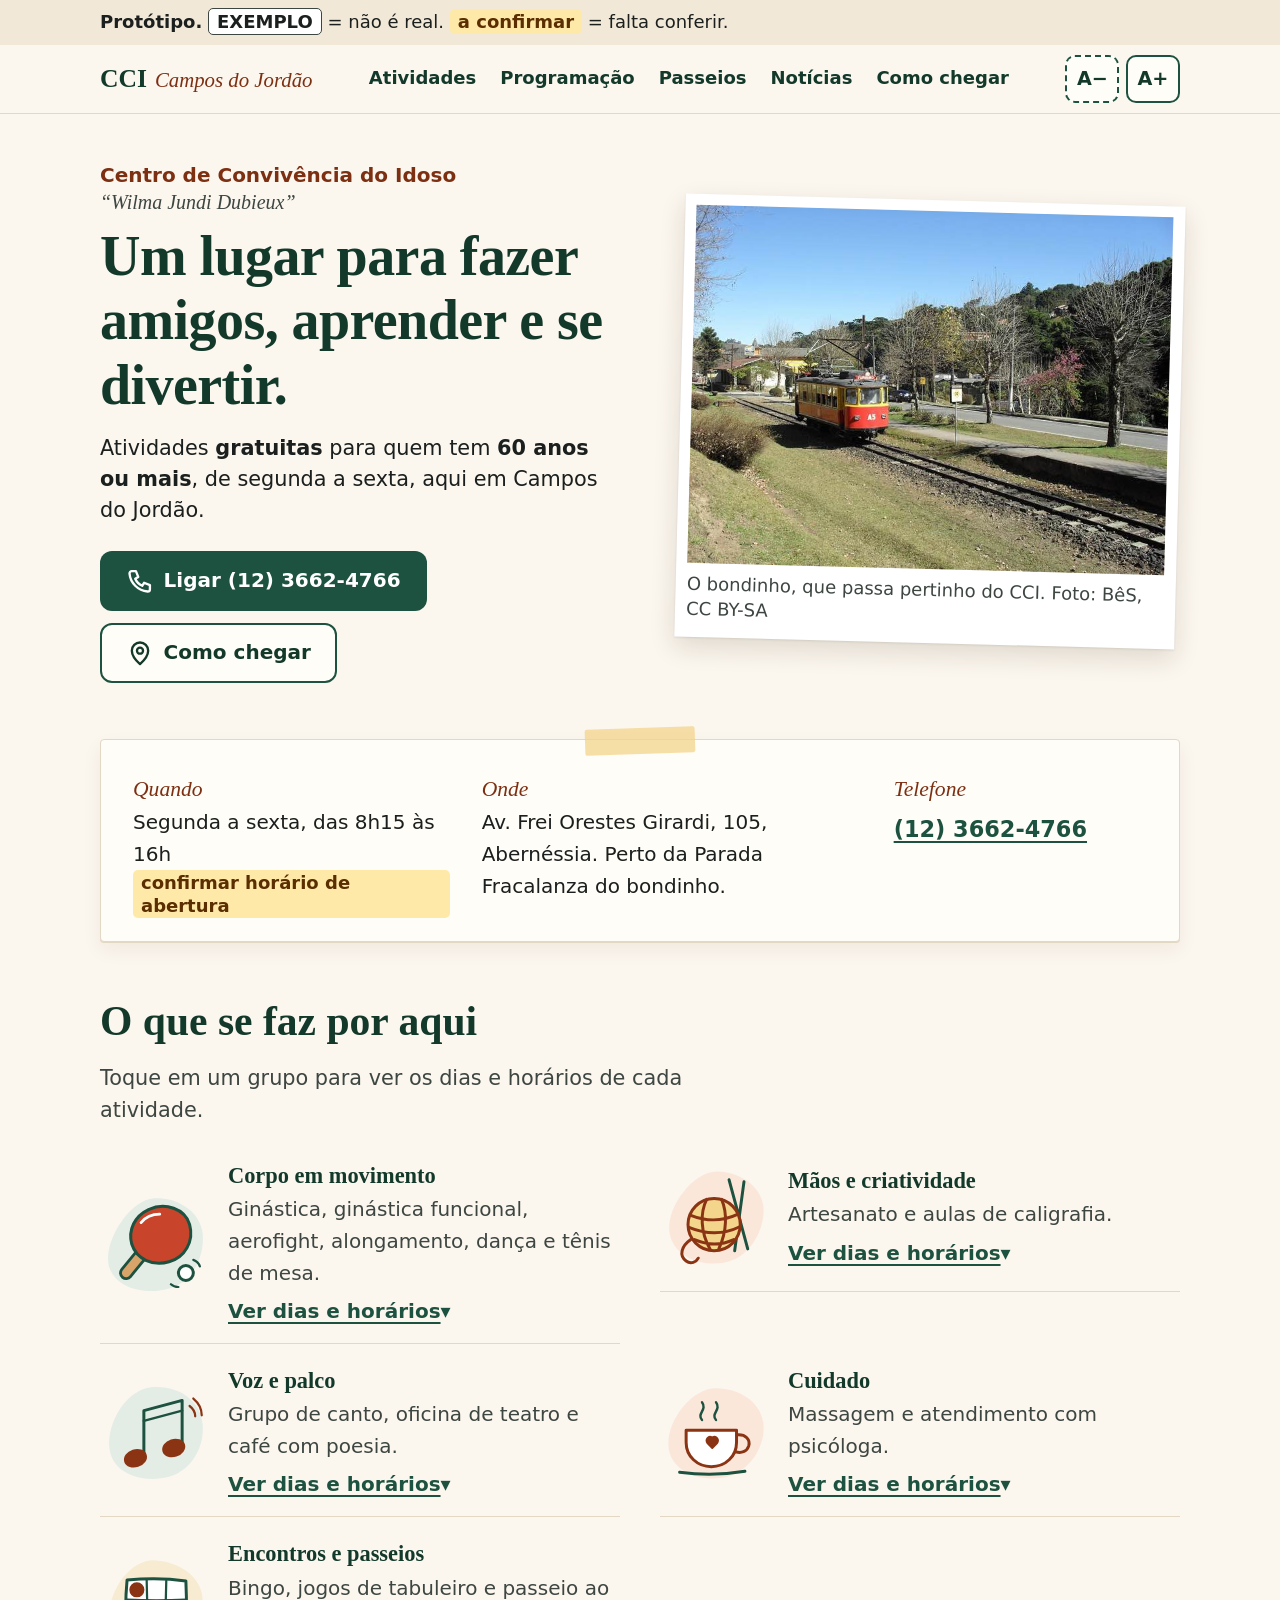
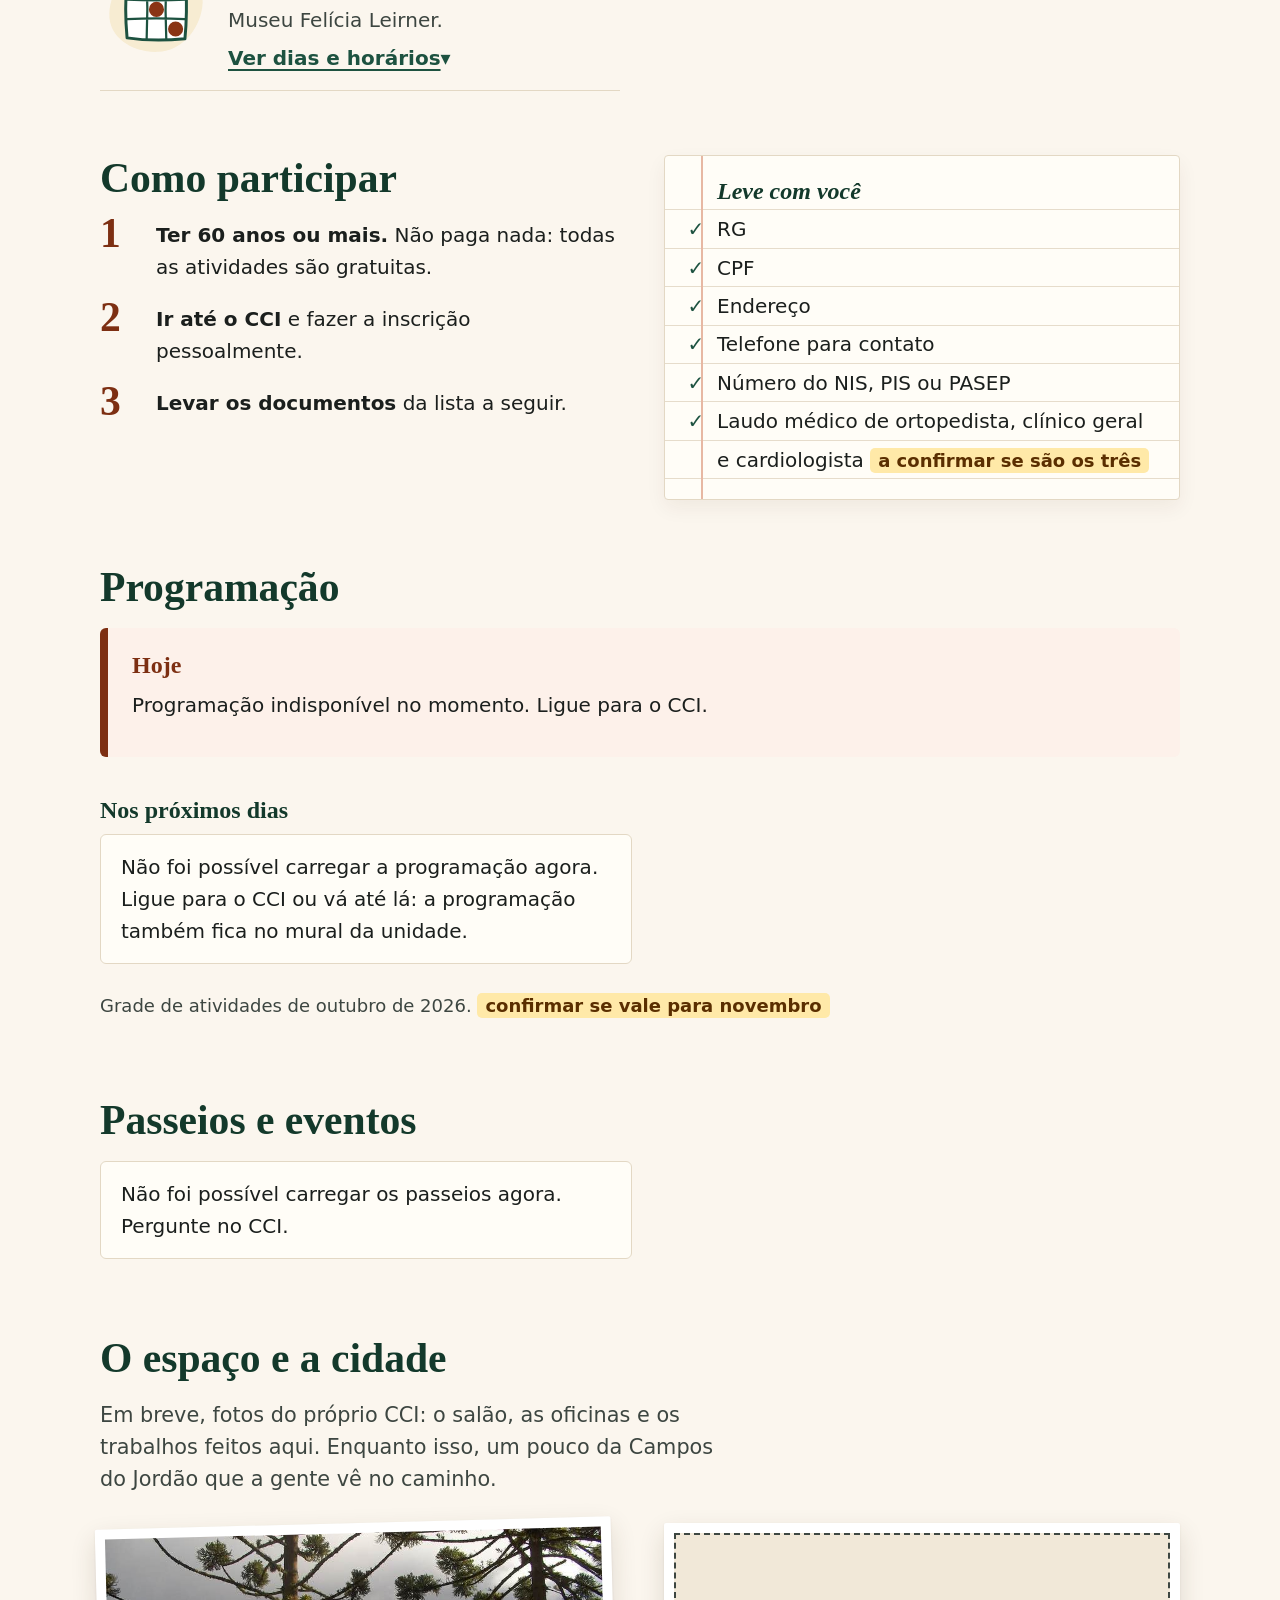
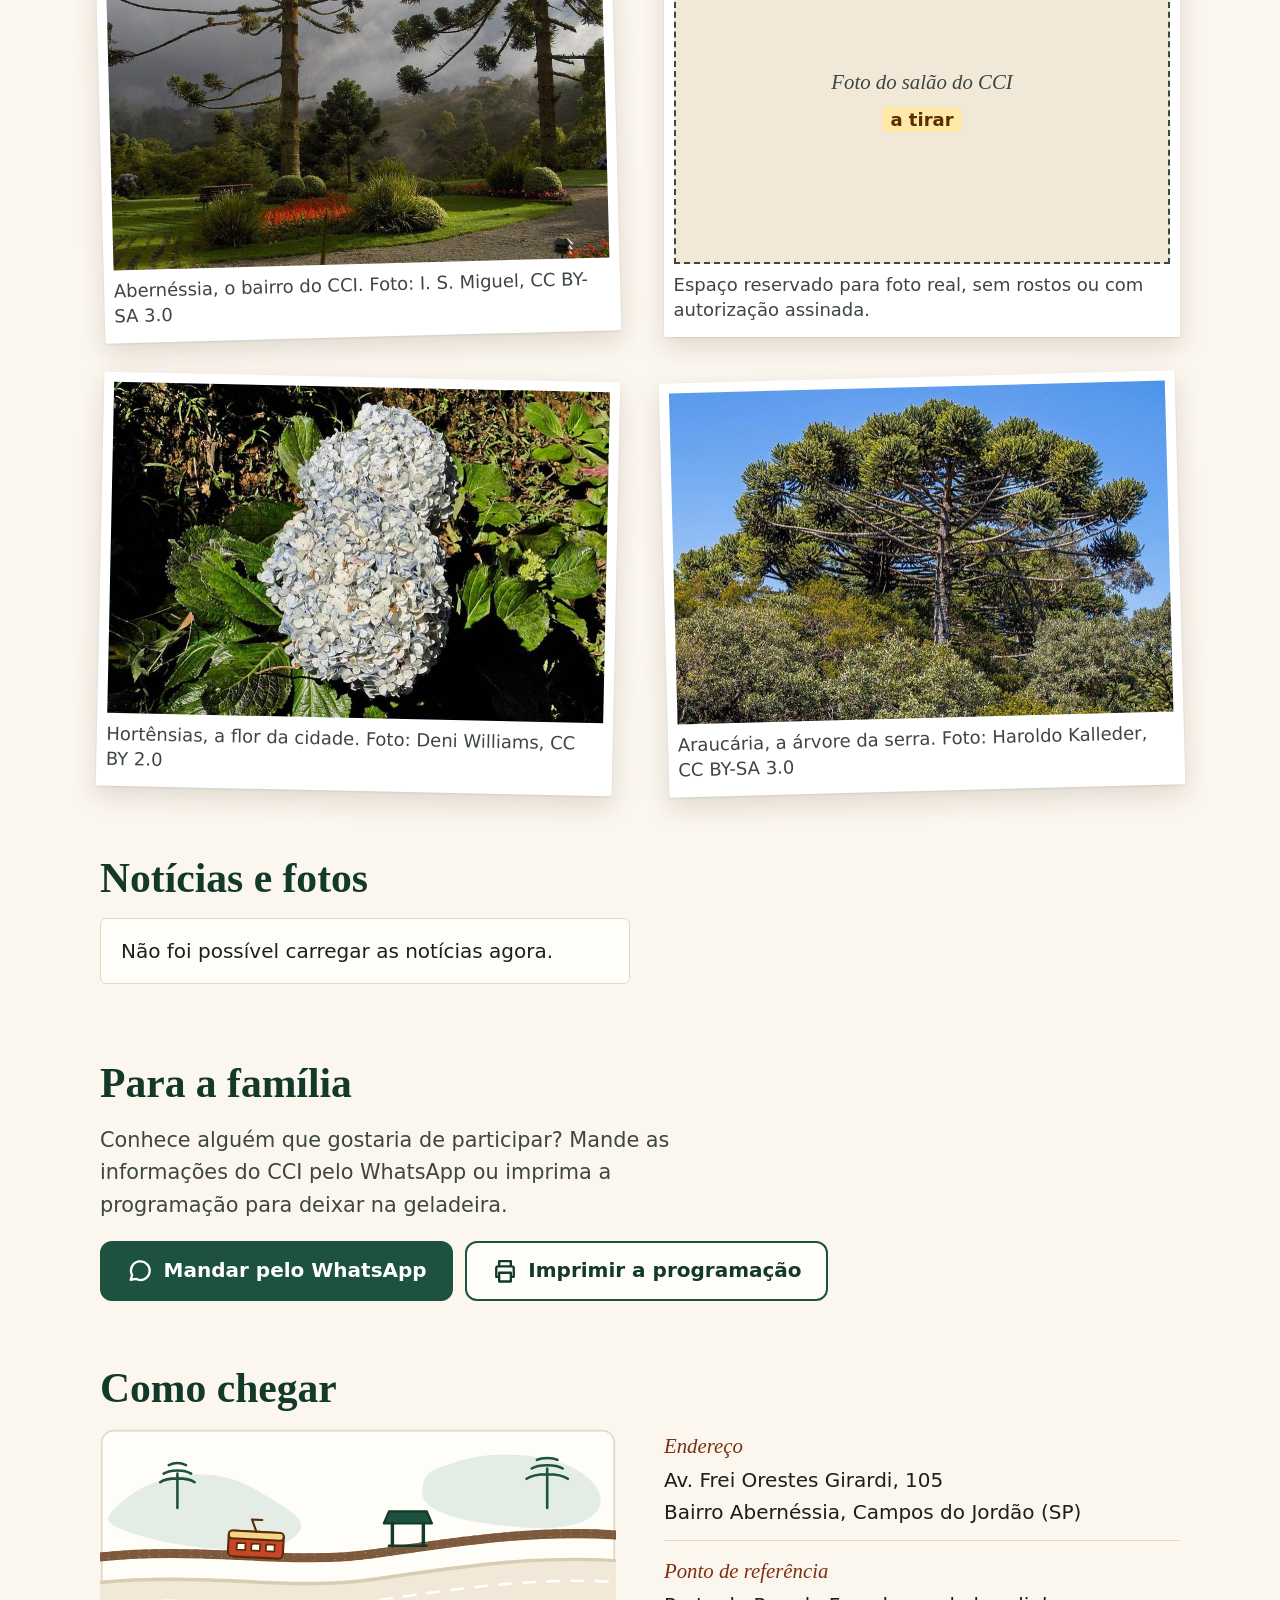
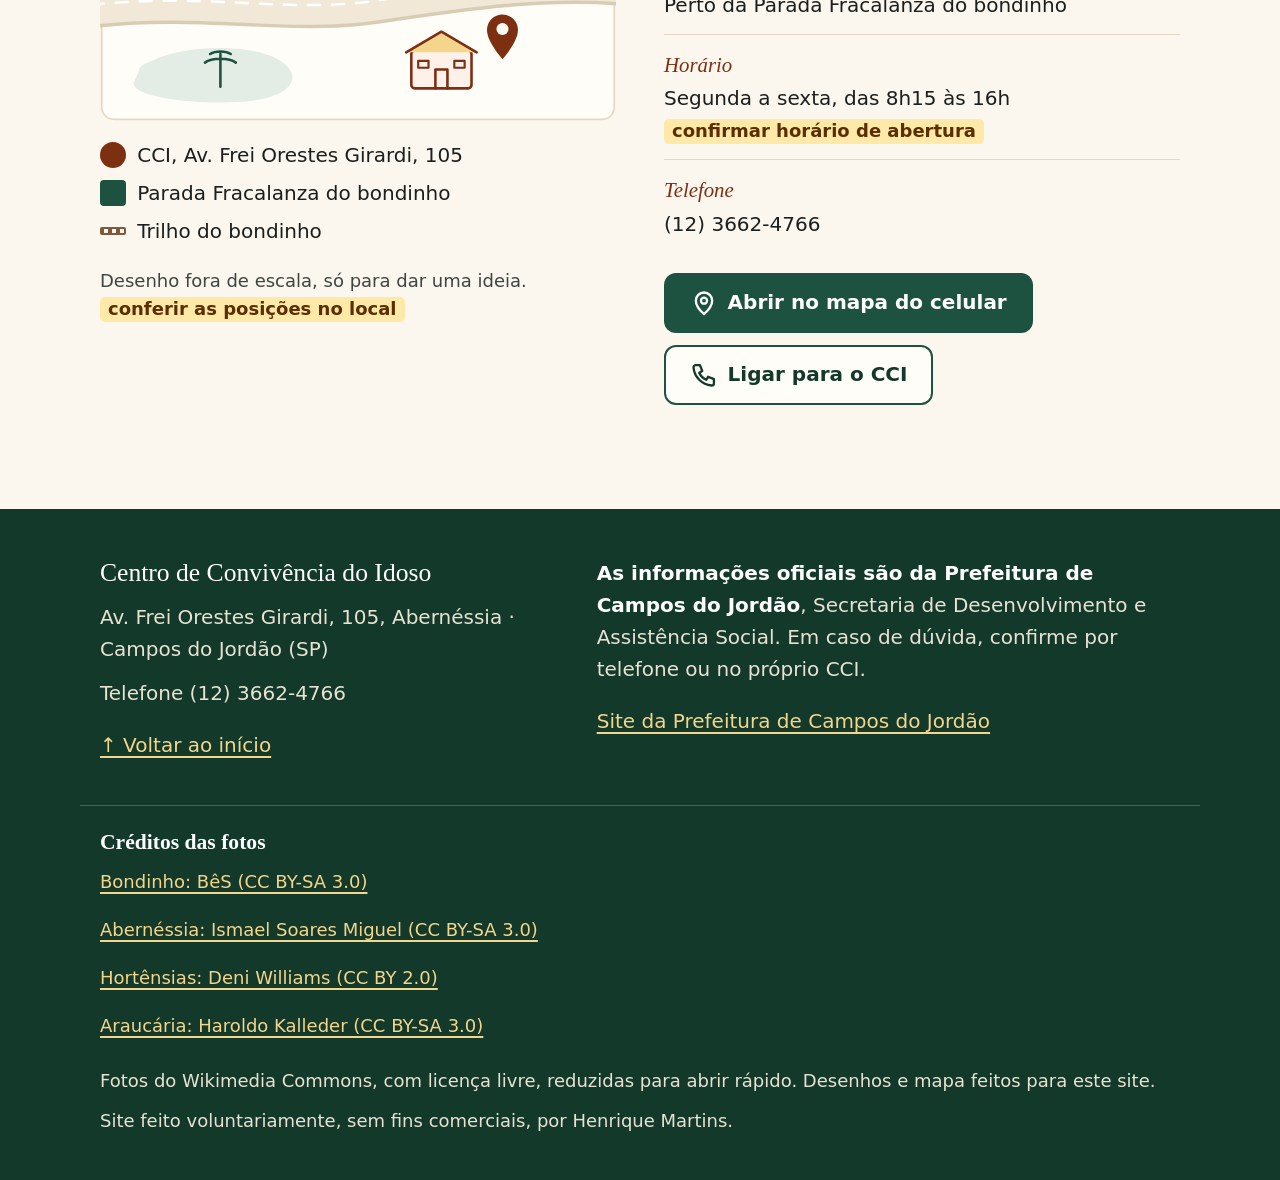
==== commit 8e05e821: "Esconde o protótipo dos buscadores e serve os arquivos sem Jekyll Co-Authored-By: Claude Opus 5.5 <n" ====
--- a/index.html
+++ b/index.html
@@ -6,6 +6,8 @@
   <title>Centro de Convivência do Idoso – Campos do Jordão</title>
   <meta name="description" content="Centro de Convivência do Idoso (CCI) de Campos do Jordão: atividades gratuitas para pessoas com 60 anos ou mais. Programação, passeios, endereço e telefone.">
   <meta name="theme-color" content="#1d5240">
+  <!-- PROTÓTIPO: não aparecer no Google. Apagar esta linha quando o site for oficial. -->
+  <meta name="robots" content="noindex, nofollow">
   <link rel="stylesheet" href="css/estilo.css?v=13">
 </head>
 <body>
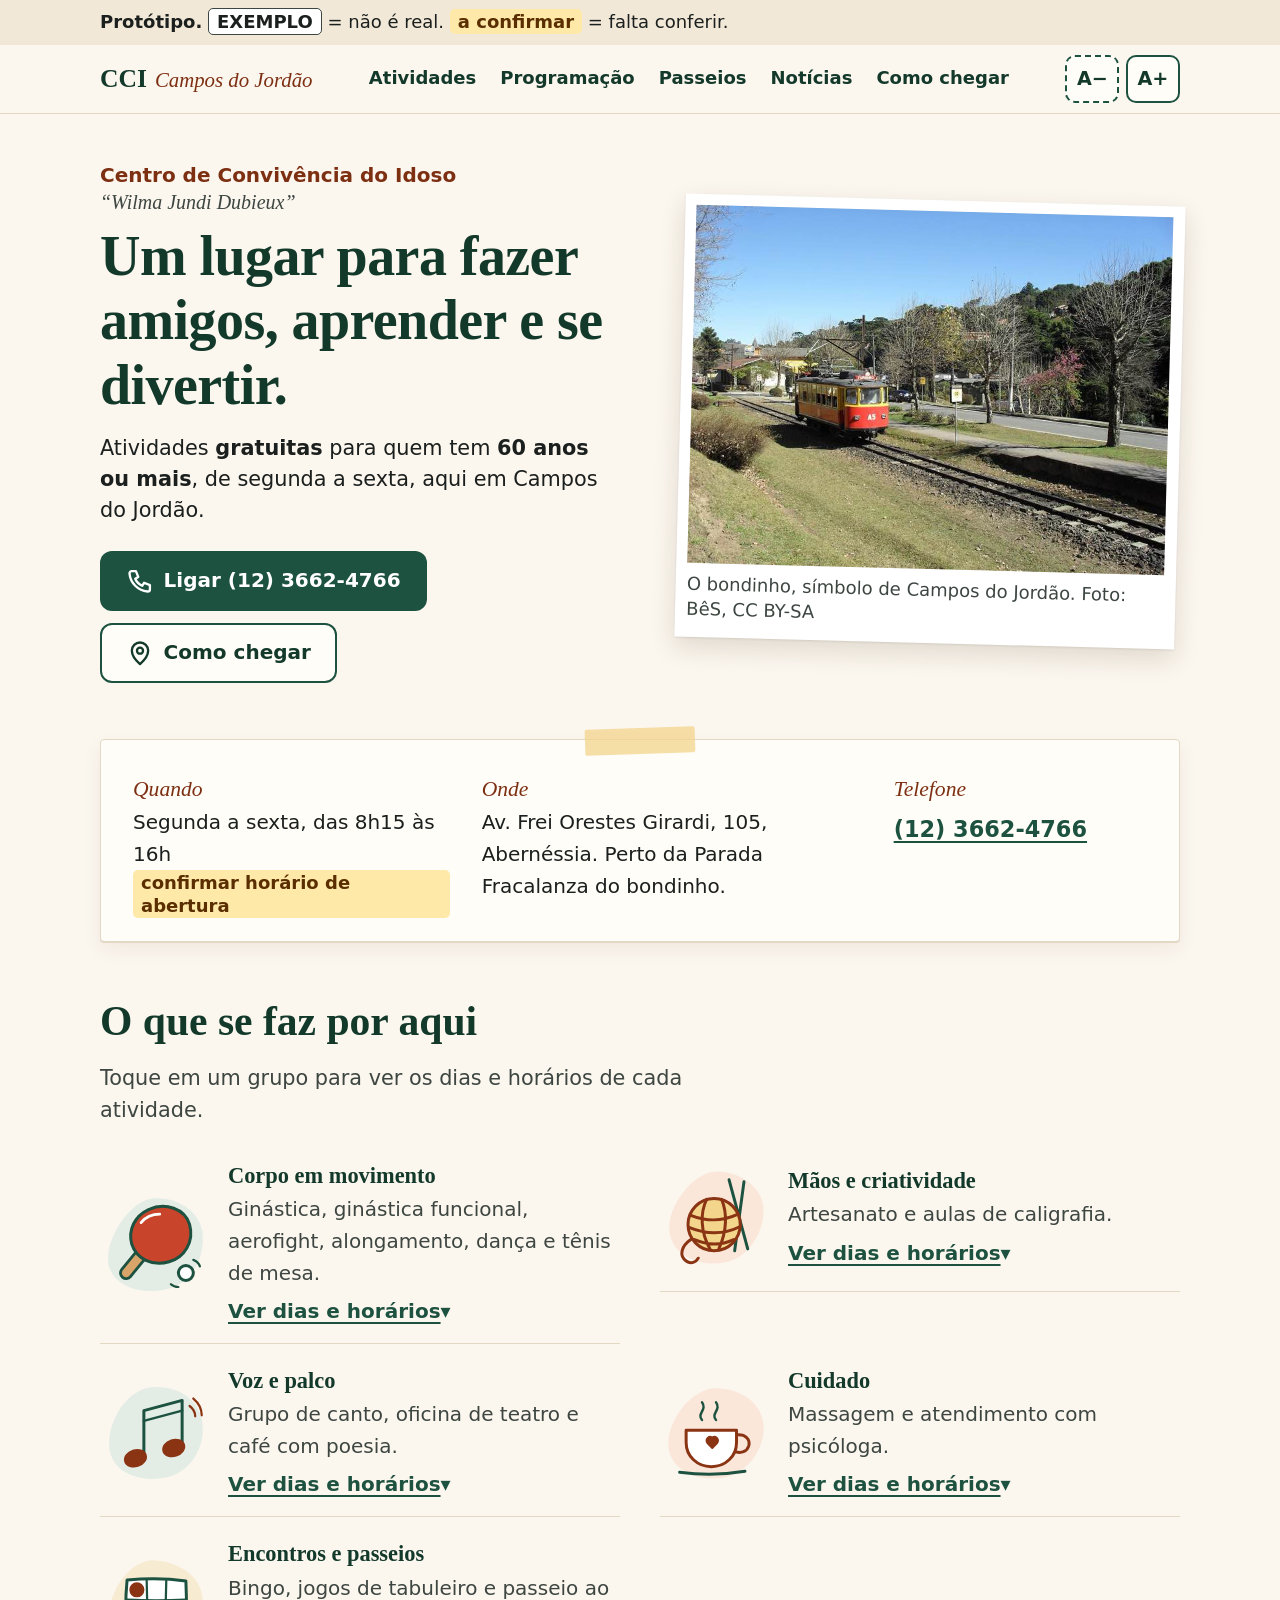
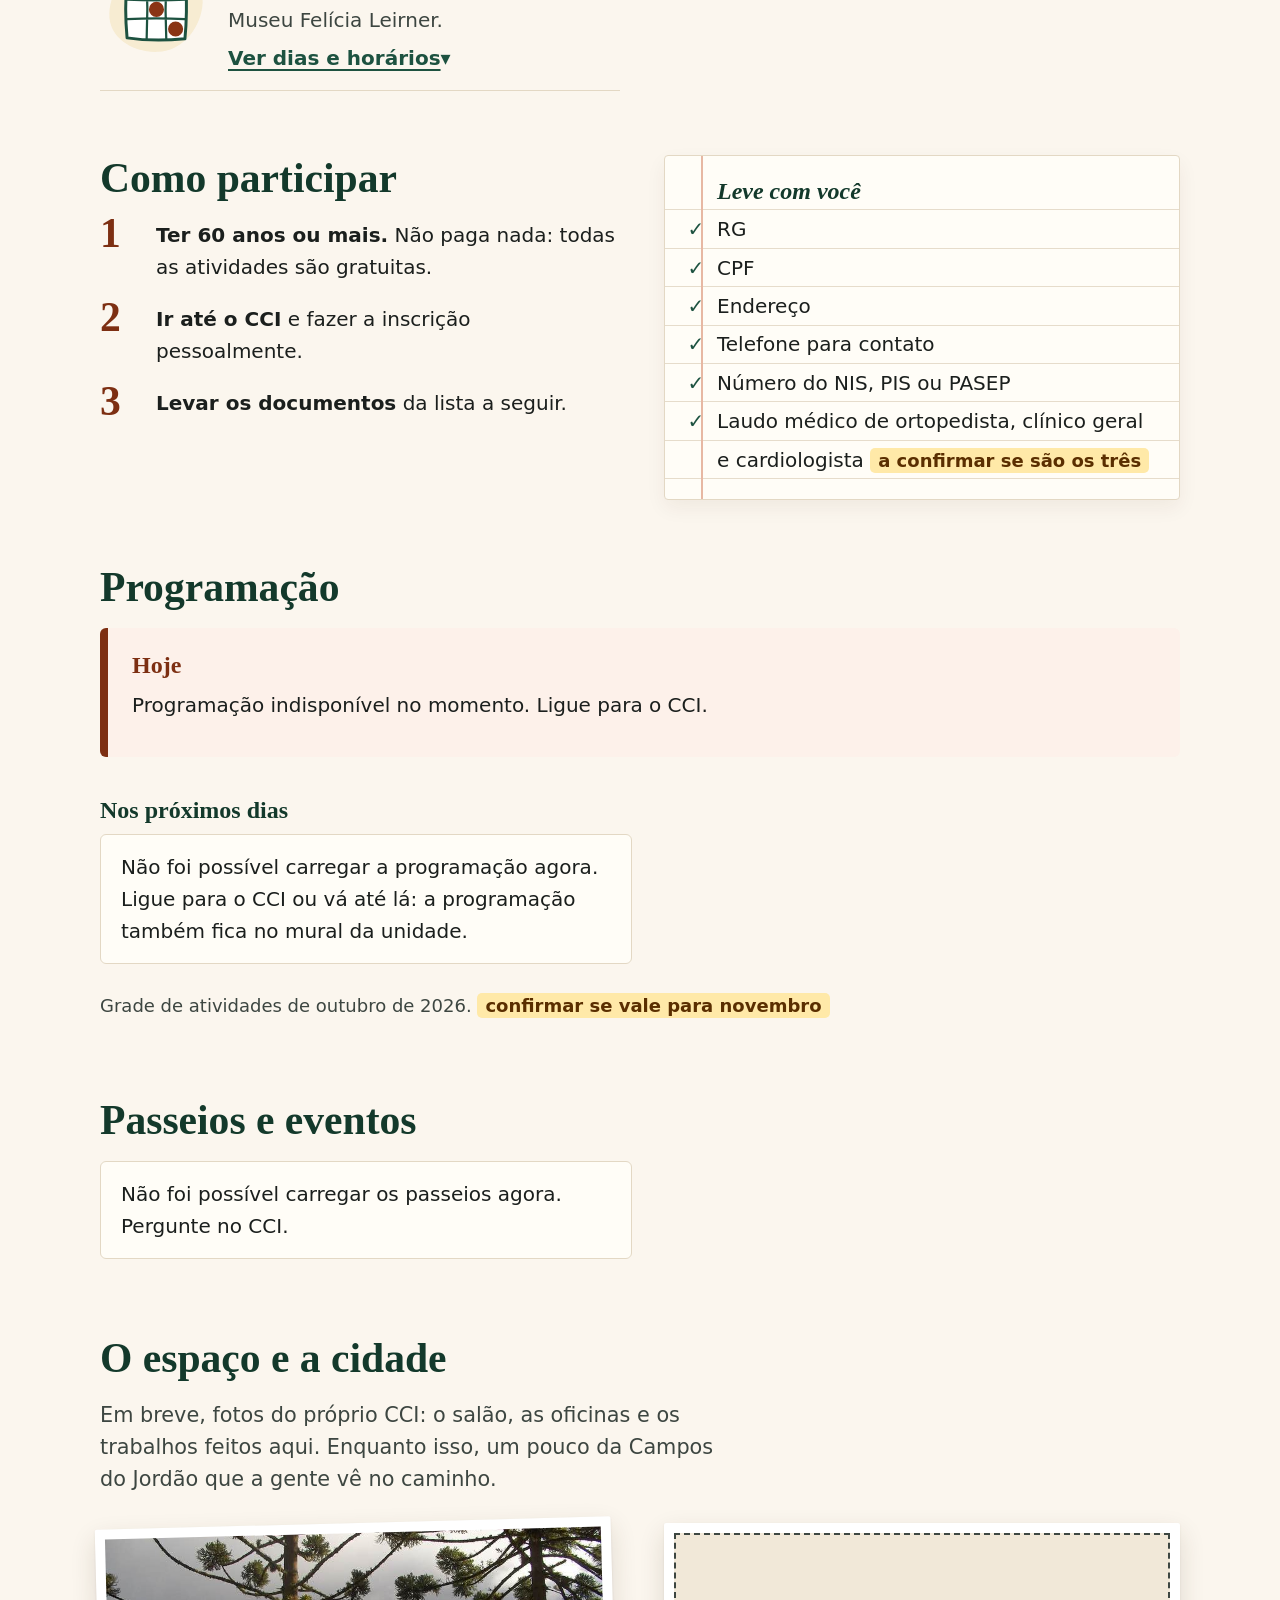
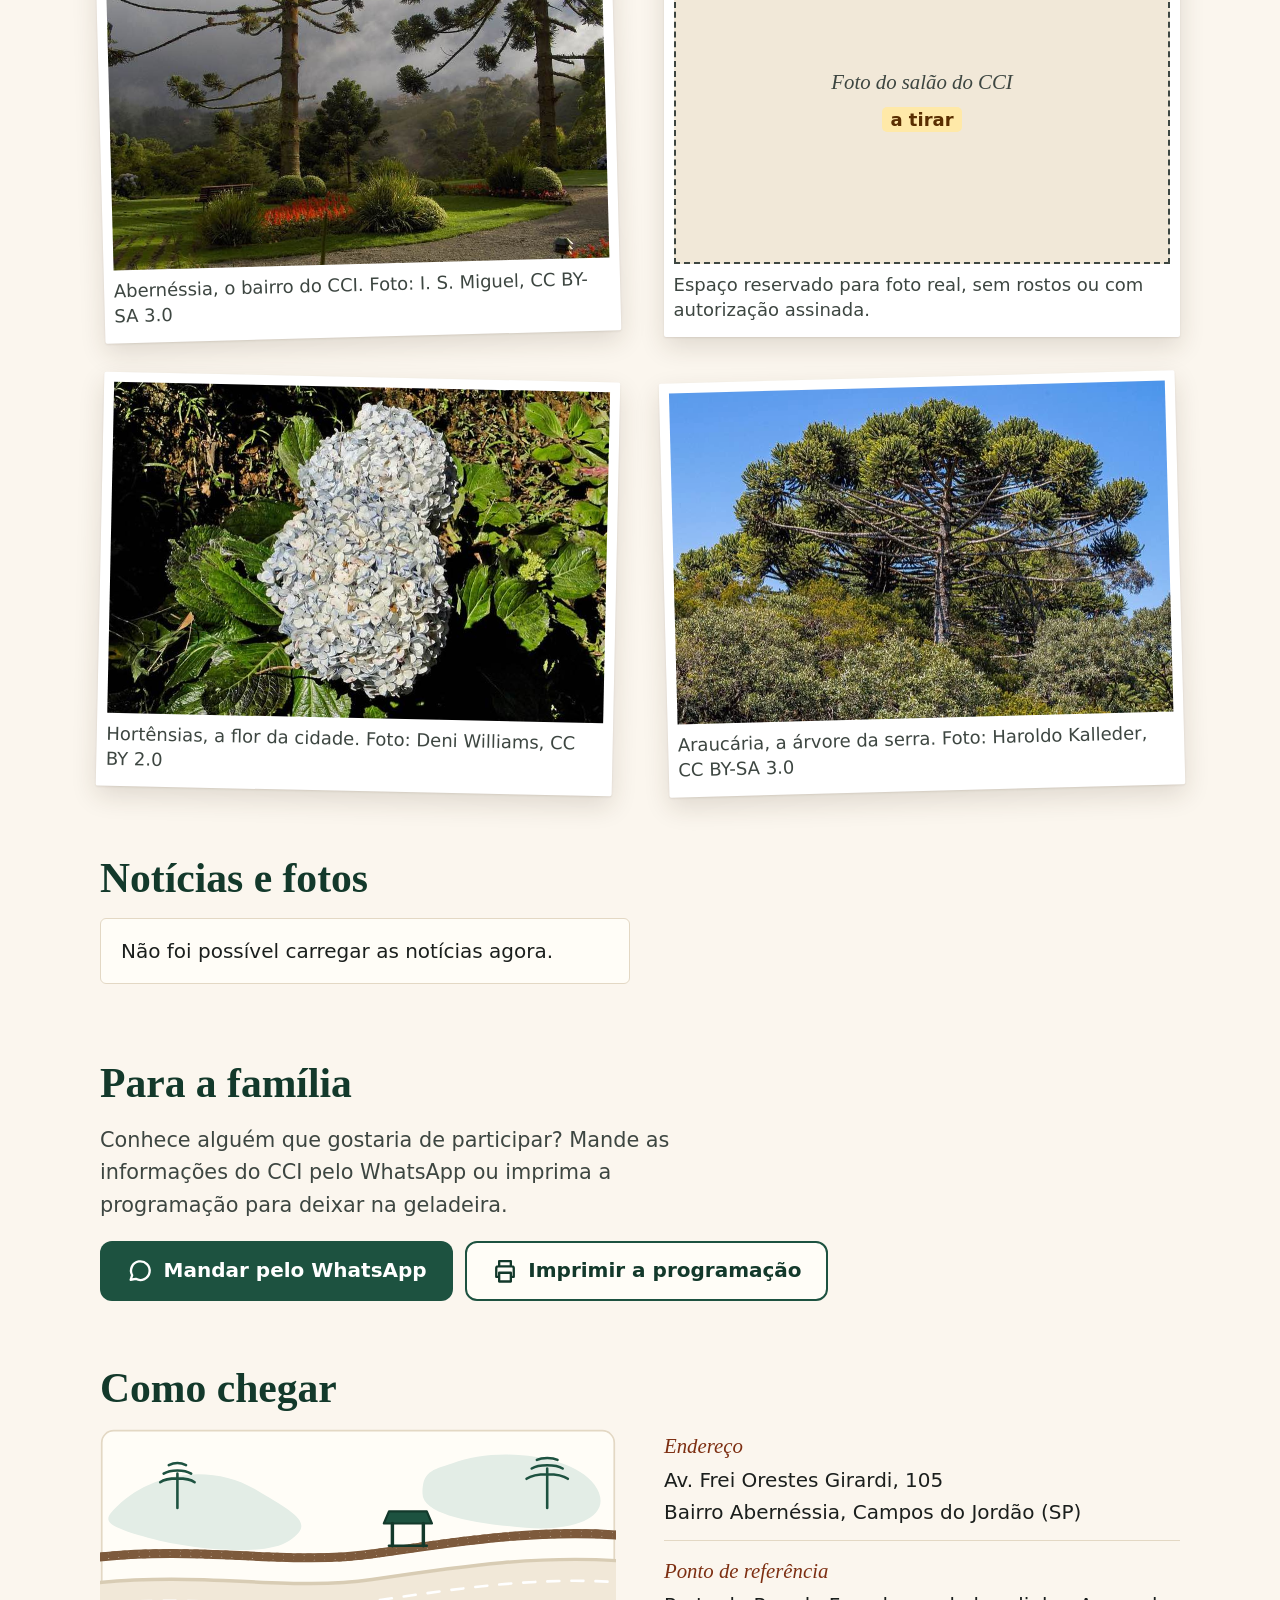
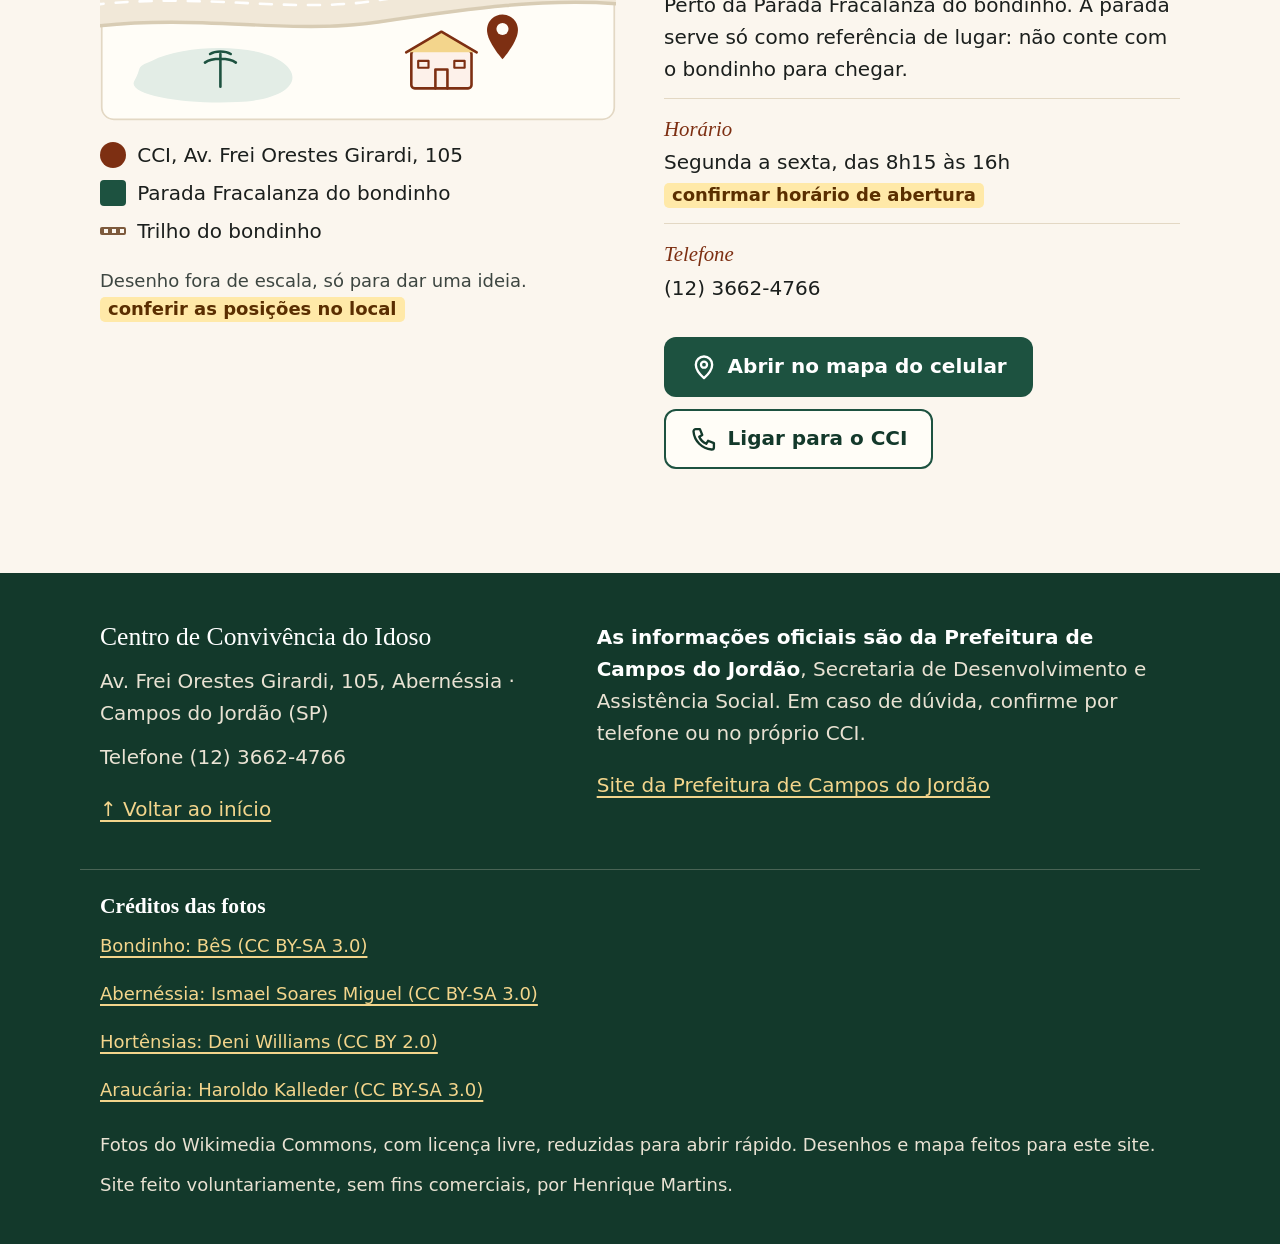
==== commit c896fe45: "Não dá a entender que o bondinho está circulando Os passeios do bondinho estão suspensos. A legenda " ====
--- a/index.html
+++ b/index.html
@@ -8,7 +8,7 @@
   <meta name="theme-color" content="#1d5240">
   <!-- PROTÓTIPO: não aparecer no Google. Apagar esta linha quando o site for oficial. -->
   <meta name="robots" content="noindex, nofollow">
-  <link rel="stylesheet" href="css/estilo.css?v=13">
+  <link rel="stylesheet" href="css/estilo.css?v=14">
 </head>
 <body>
   <!-- Ícones dos botões (desenhos simples, sem texto) -->
@@ -54,9 +54,9 @@
         <figure class="abertura-foto">
           <picture>
             <source media="(min-width: 48rem)" srcset="img/bondinho-1280.jpg">
-            <img src="img/bondinho-720.jpg" width="720" height="540" alt="Bondinho vermelho e amarelo passando pelos trilhos numa rua arborizada, num dia de sol.">
+            <img src="img/bondinho-720.jpg" width="720" height="540" alt="Bondinho vermelho e amarelo nos trilhos de uma rua arborizada, num dia de sol (foto antiga).">
           </picture>
-          <figcaption>O bondinho, que passa pertinho do CCI. Foto: BêS, CC BY-SA</figcaption>
+          <figcaption>O bondinho, símbolo de Campos do Jordão. Foto: BêS, CC BY-SA</figcaption>
         </figure>
 
         <div class="abertura-texto">
@@ -277,7 +277,7 @@
         <h2 id="titulo-chegar">Como chegar</h2>
         <div class="chegar">
           <figure class="mapinha">
-            <img src="img/ilustracoes/mapa.svg" width="600" height="340" loading="lazy" alt="Desenho fora de escala: a avenida Frei Orestes Girardi com o trilho do bondinho ao lado, a Parada Fracalanza e o prédio do CCI marcado com um alfinete do outro lado da avenida.">
+            <img src="img/ilustracoes/mapa.svg?v=2" width="600" height="340" loading="lazy" alt="Desenho fora de escala: a avenida Frei Orestes Girardi com o trilho do bondinho ao lado, a Parada Fracalanza e o prédio do CCI marcado com um alfinete do outro lado da avenida.">
             <figcaption>
               <ul class="legenda">
                 <li><span class="legenda-cor legenda-cci" aria-hidden="true"></span>CCI, Av. Frei Orestes Girardi, 105</li>
@@ -295,7 +295,7 @@
               </div>
               <div>
                 <dt>Ponto de referência</dt>
-                <dd>Perto da Parada Fracalanza do bondinho</dd>
+                <dd>Perto da Parada Fracalanza do bondinho. A parada serve só como referência de lugar: não conte com o bondinho para chegar.</dd>
               </div>
               <div>
                 <dt>Horário</dt>
@@ -355,7 +355,7 @@
   <!-- Folha para imprimir (montada pelo site na hora de imprimir) -->
   <div id="folha-impressao" class="folha-impressao" aria-hidden="true"></div>
 
-  <script src="config.js?v=13"></script>
-  <script src="js/app.js?v=13"></script>
+  <script src="config.js?v=14"></script>
+  <script src="js/app.js?v=14"></script>
 </body>
 </html>
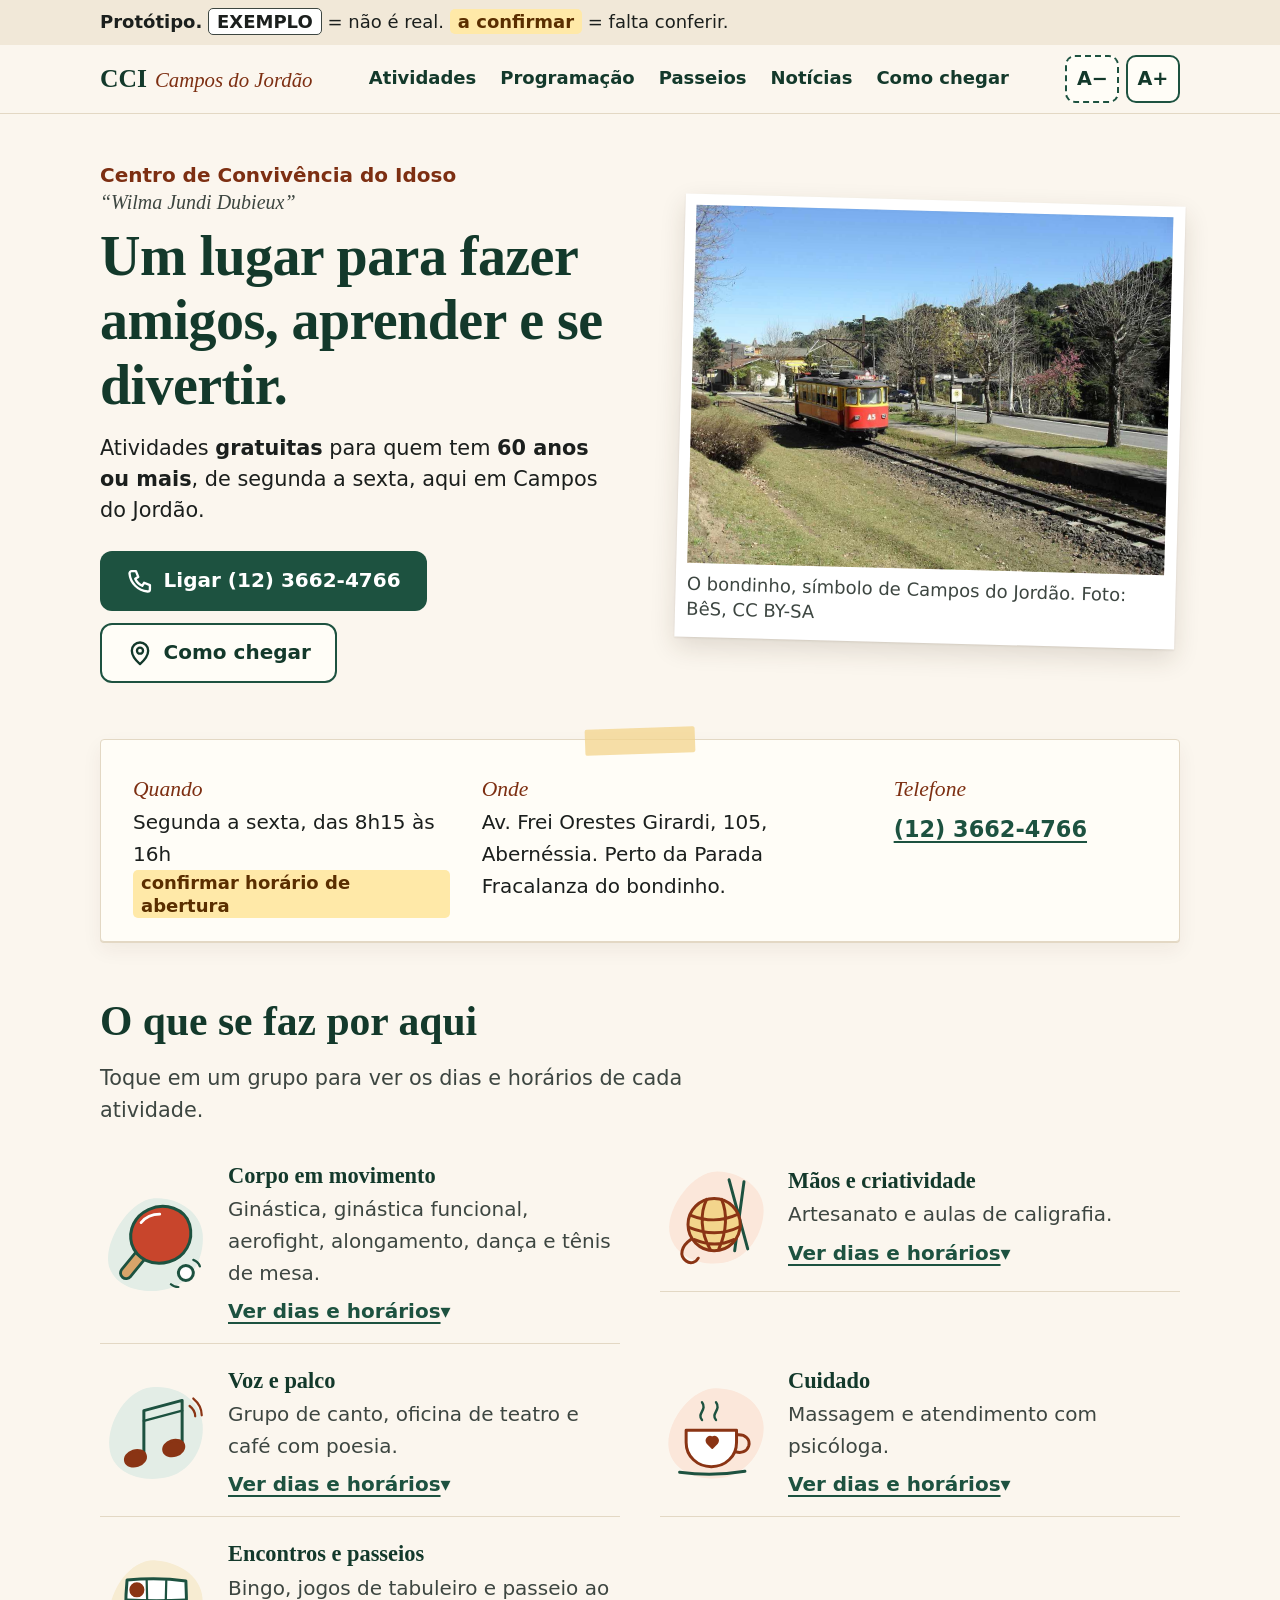
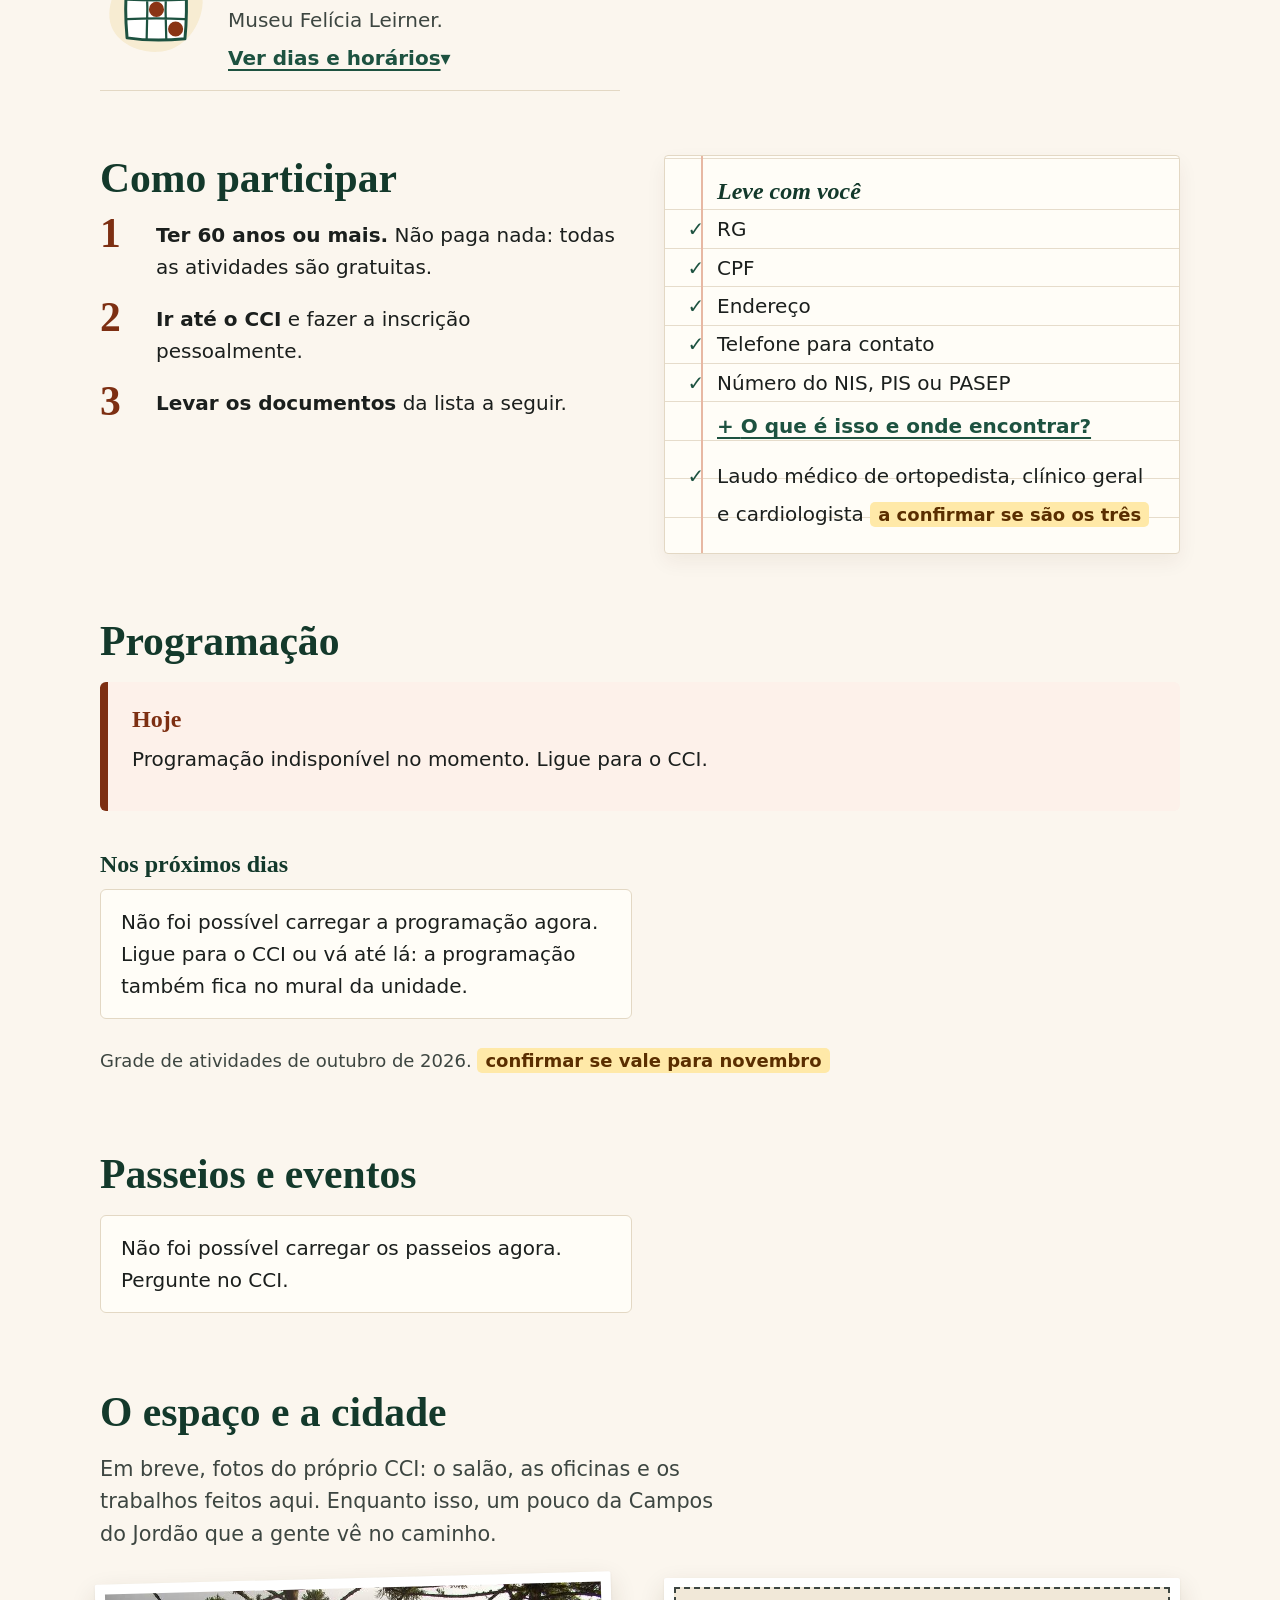
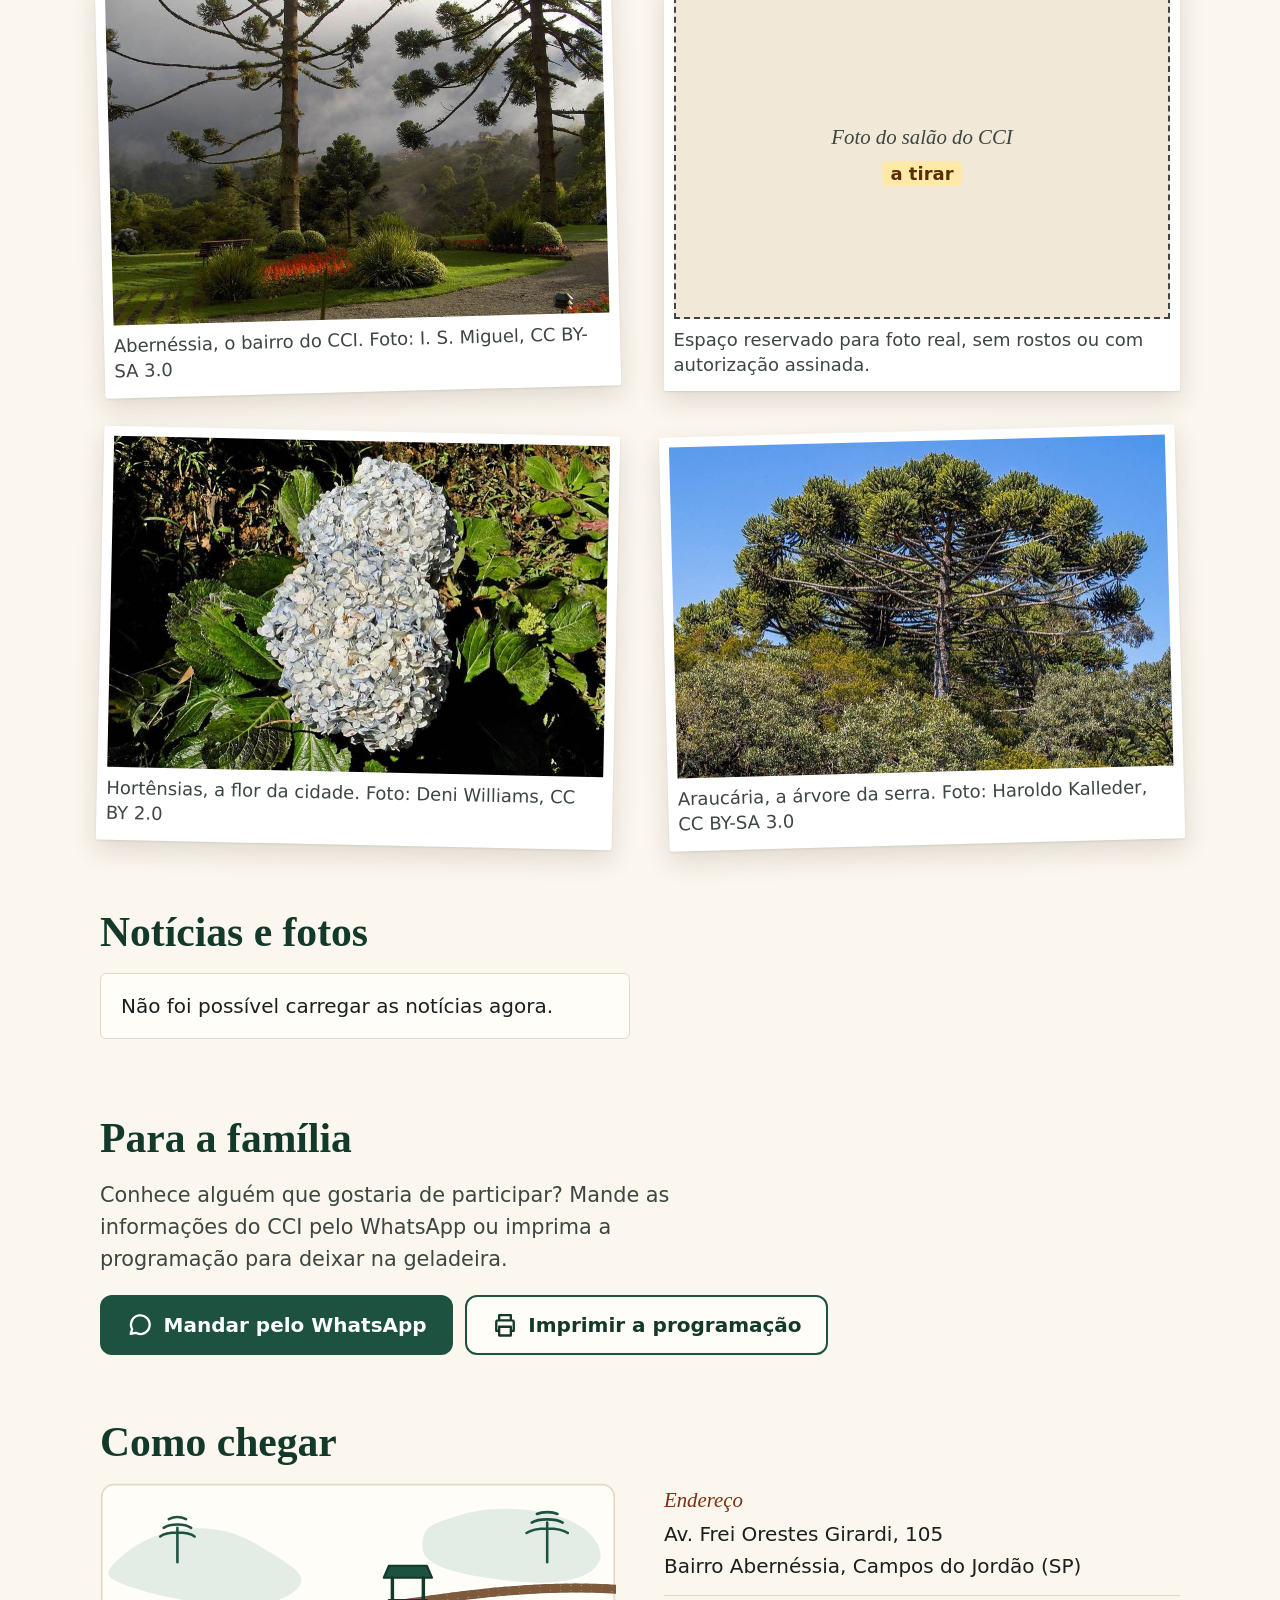
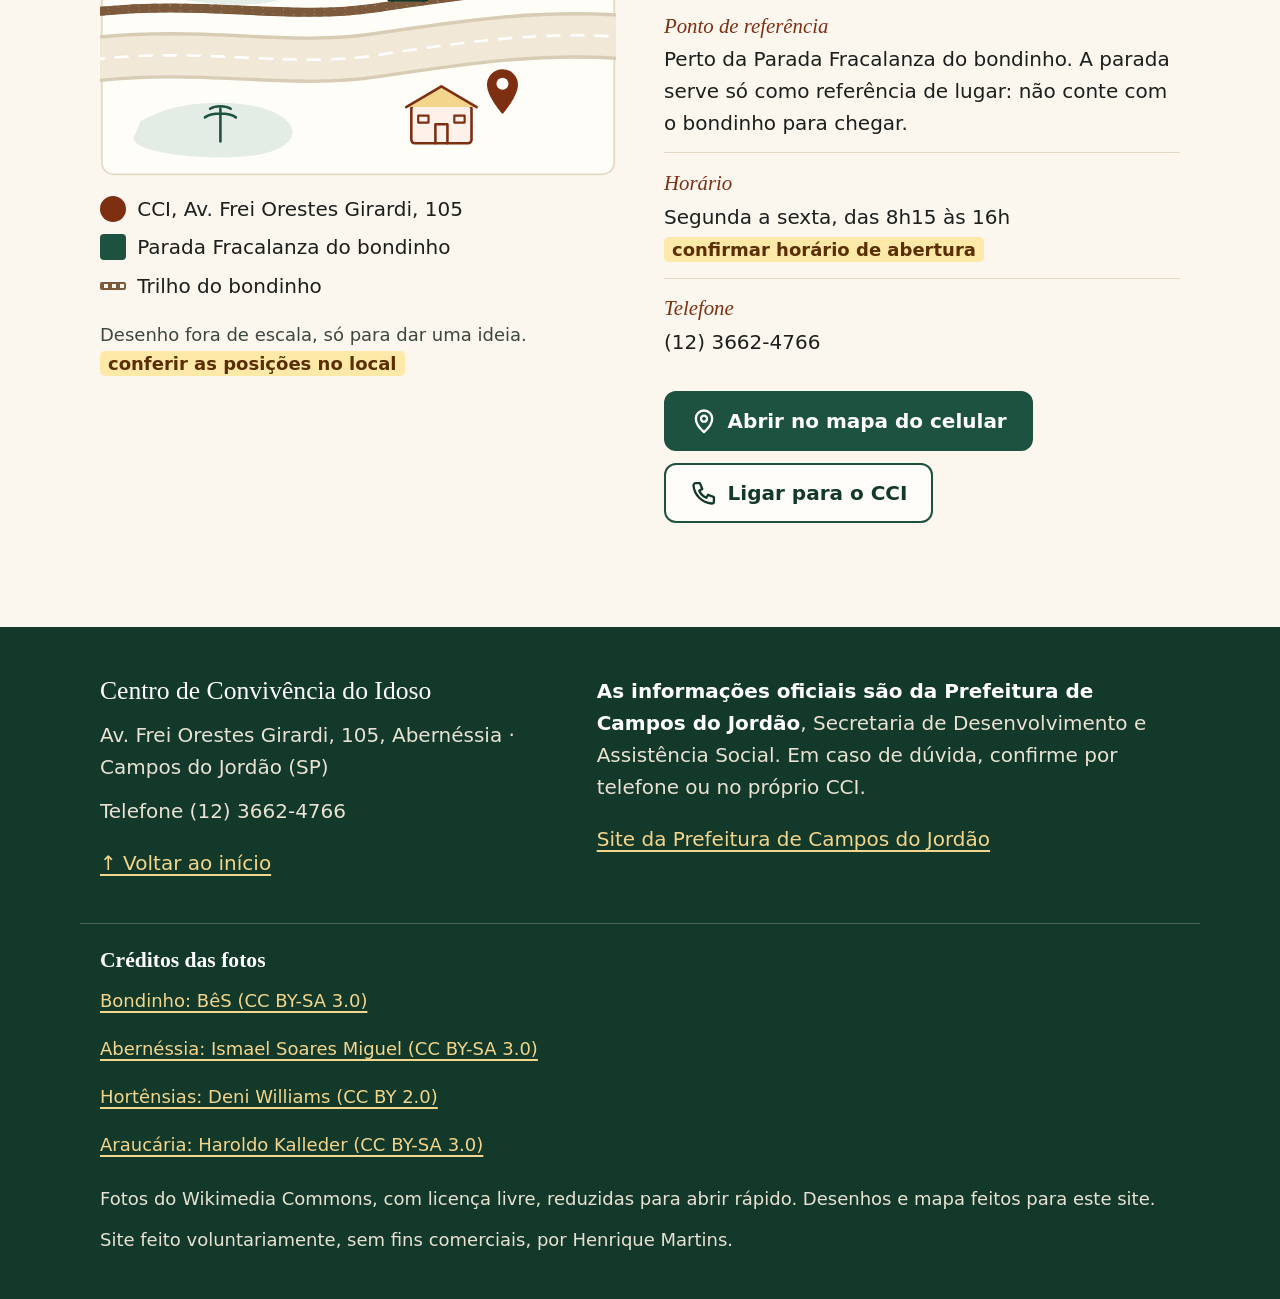
==== commit f2f0e080: "Explica o que é NIS, PIS e PASEP e onde encontrar o número Caixa que abre ao toque, abaixo do item n" ====
--- a/index.html
+++ b/index.html
@@ -8,7 +8,7 @@
   <meta name="theme-color" content="#1d5240">
   <!-- PROTÓTIPO: não aparecer no Google. Apagar esta linha quando o site for oficial. -->
   <meta name="robots" content="noindex, nofollow">
-  <link rel="stylesheet" href="css/estilo.css?v=14">
+  <link rel="stylesheet" href="css/estilo.css?v=17">
 </head>
 <body>
   <!-- Ícones dos botões (desenhos simples, sem texto) -->
@@ -190,7 +190,24 @@
             <li>CPF</li>
             <li>Endereço</li>
             <li>Telefone para contato</li>
-            <li>Número do NIS, PIS ou PASEP</li>
+            <li>Número do NIS, PIS ou PASEP
+              <details class="ajuda-doc">
+                <summary>O que é isso e onde encontrar?</summary>
+                <div class="ajuda-doc-texto">
+                  <p><strong>O que é:</strong> um número que o governo dá a cada pessoa. Quem trabalhou de carteira assinada tem o <strong>PIS</strong>; quem foi servidor público tem o <strong>PASEP</strong>; quem está em algum programa social tem o <strong>NIS</strong>. É o mesmo tipo de número: quem tem um deles já tem o que precisa.</p>
+                  <p><strong>Onde achar, sem sair de casa:</strong></p>
+                  <ul>
+                    <li><strong>Carteira de Trabalho de papel:</strong> nas primeiras páginas, procure um carimbo ou etiqueta escrito “PIS” ou “PASEP”.</li>
+                    <li><strong>Cartão Cidadão ou cartão do Bolsa Família</strong> (da Caixa): o número vem impresso no cartão.</li>
+                    <li><strong>Aplicativo Carteira de Trabalho Digital</strong>, no celular: aparece nos dados pessoais.</li>
+                    <li><strong>Aplicativo Meu INSS ou telefone 135</strong>: lá o número aparece com o nome de “NIT”, que é o mesmo.</li>
+                  </ul>
+                  <p><strong>Se nunca teve nenhum desses:</strong> o número é criado quando a pessoa faz o <strong>Cadastro Único</strong> no CRAS (Centro de Referência de Assistência Social). Leve RG e CPF.</p>
+                  <p>Na dúvida, ligue para o CCI antes de ir: <a class="js-telefone-link" href="tel:+551236624766"><span class="js-telefone-texto">(12) 3662-4766</span></a>.</p>
+                  <p><span class="selo selo-confirmar">texto a revisar com a coordenação</span></p>
+                </div>
+              </details>
+            </li>
             <li>Laudo médico de ortopedista, clínico geral e cardiologista <span class="selo selo-confirmar">a confirmar se são os três</span></li>
           </ul>
         </div>
@@ -355,7 +372,7 @@
   <!-- Folha para imprimir (montada pelo site na hora de imprimir) -->
   <div id="folha-impressao" class="folha-impressao" aria-hidden="true"></div>
 
-  <script src="config.js?v=14"></script>
-  <script src="js/app.js?v=14"></script>
+  <script src="config.js?v=17"></script>
+  <script src="js/app.js?v=17"></script>
 </body>
 </html>
--- a/css/estilo.css
+++ b/css/estilo.css
@@ -419,3 +419,25 @@
 .marca em { white-space: nowrap; }
 body { padding-bottom: 5.5rem; }
 @media (min-width: 48rem) { body { padding-bottom: 0; } }
+
+/* ---------- Ajuda sobre um documento (dentro do caderno) ---------- */
+.ajuda-doc { margin: 0 0 .4rem; line-height: 1.6; }
+.ajuda-doc summary {
+  display: block; min-height: 48px; padding: .55rem 0; line-height: 1.5; cursor: pointer;
+  font-weight: 700; color: var(--verde); text-decoration: underline; text-decoration-thickness: 2px; text-underline-offset: 4px;
+  list-style: none;
+}
+.ajuda-doc summary::-webkit-details-marker { display: none; }
+.ajuda-doc summary::before { content: "+ "; white-space: pre; }
+.ajuda-doc[open] summary::before { content: "− "; }
+.ajuda-doc summary:focus-visible { outline: 4px solid var(--foco); outline-offset: 3px; border-radius: 4px; }
+.ajuda-doc-texto {
+  position: relative; z-index: 1; background: var(--branco); border: 1px solid var(--borda); border-radius: 8px;
+  padding: 1rem 1.1rem; margin: .25rem 0 .75rem -1.85rem;
+}
+.ajuda-doc-texto p { margin: 0 0 .75rem; }
+.ajuda-doc-texto p:last-child { margin-bottom: 0; }
+.ajuda-doc-texto ul { list-style: disc; padding-left: 1.25rem; margin: 0 0 .75rem; }
+.caderno .ajuda-doc-texto li { line-height: 1.5; padding: .2rem 0; }
+.caderno .ajuda-doc-texto li::before { content: none; }
+.ajuda-doc-texto a { display: inline-flex; align-items: center; min-height: 48px; font-weight: 700; }
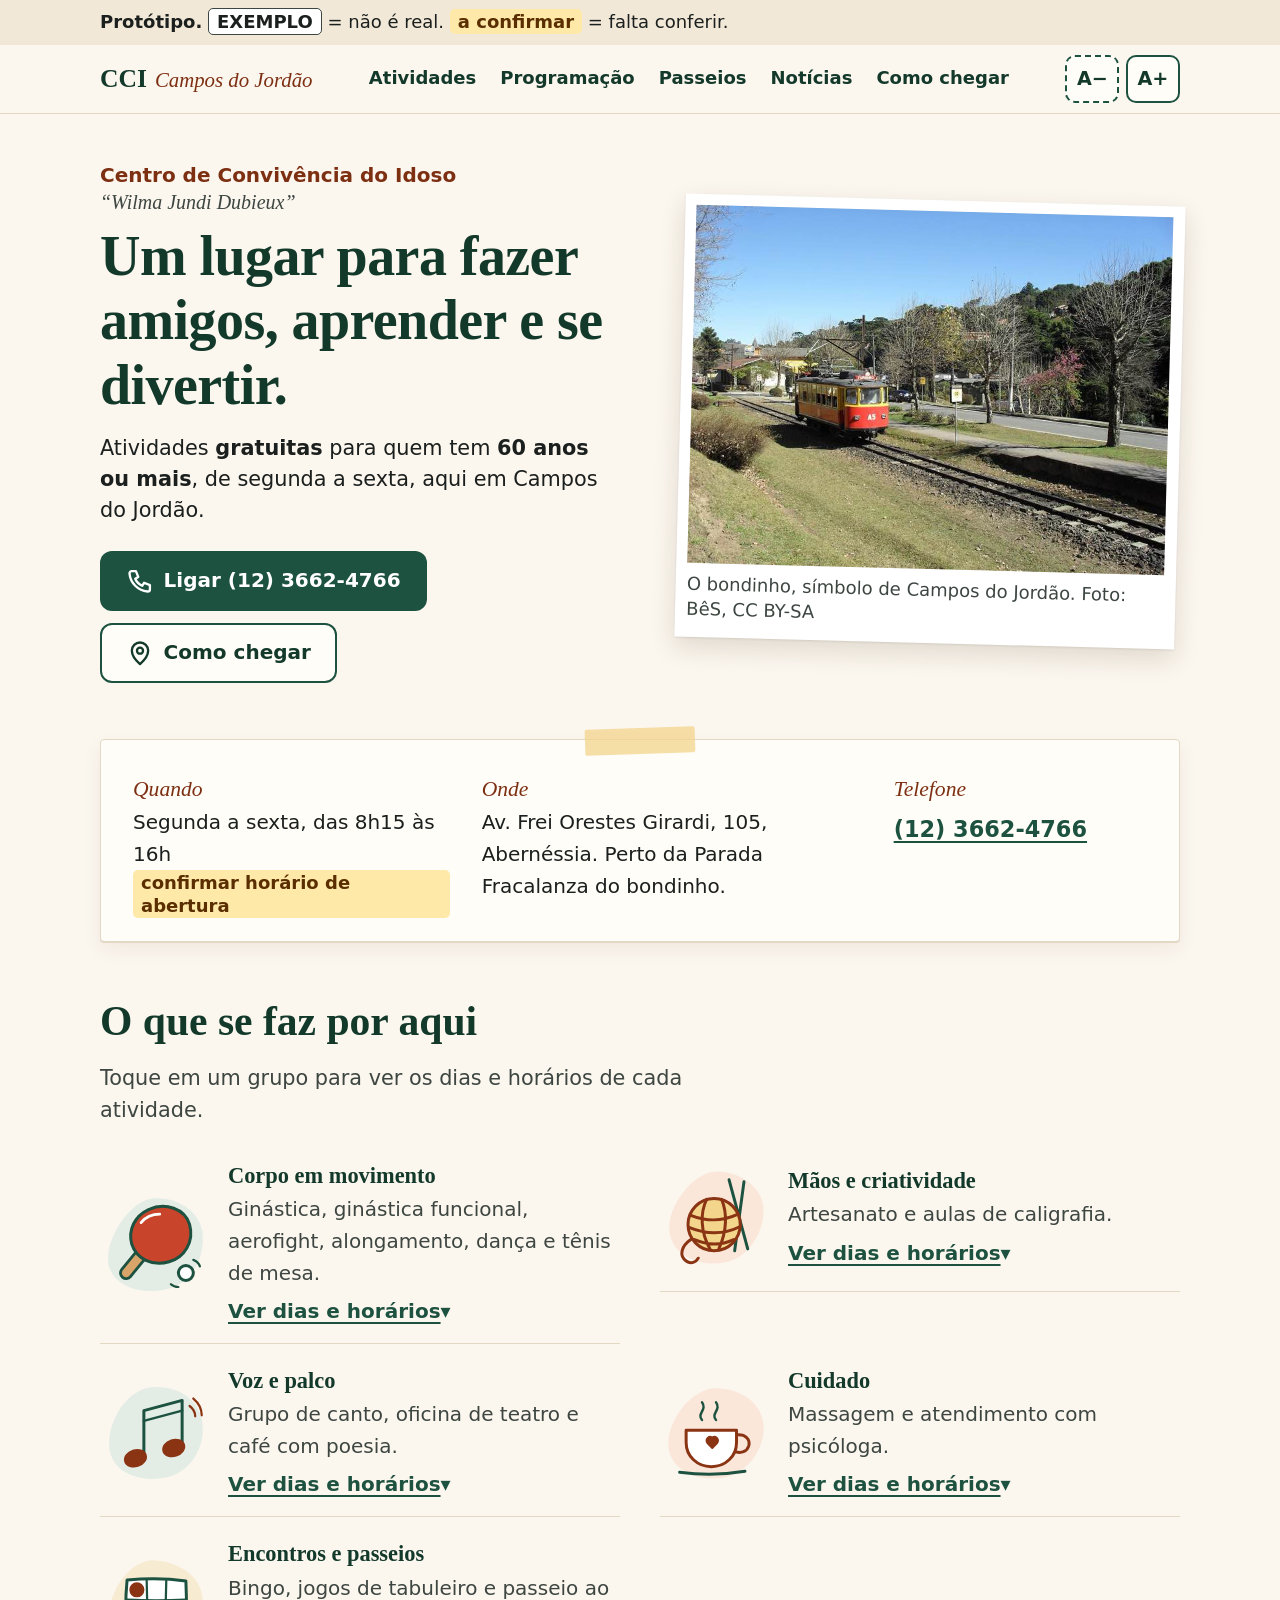
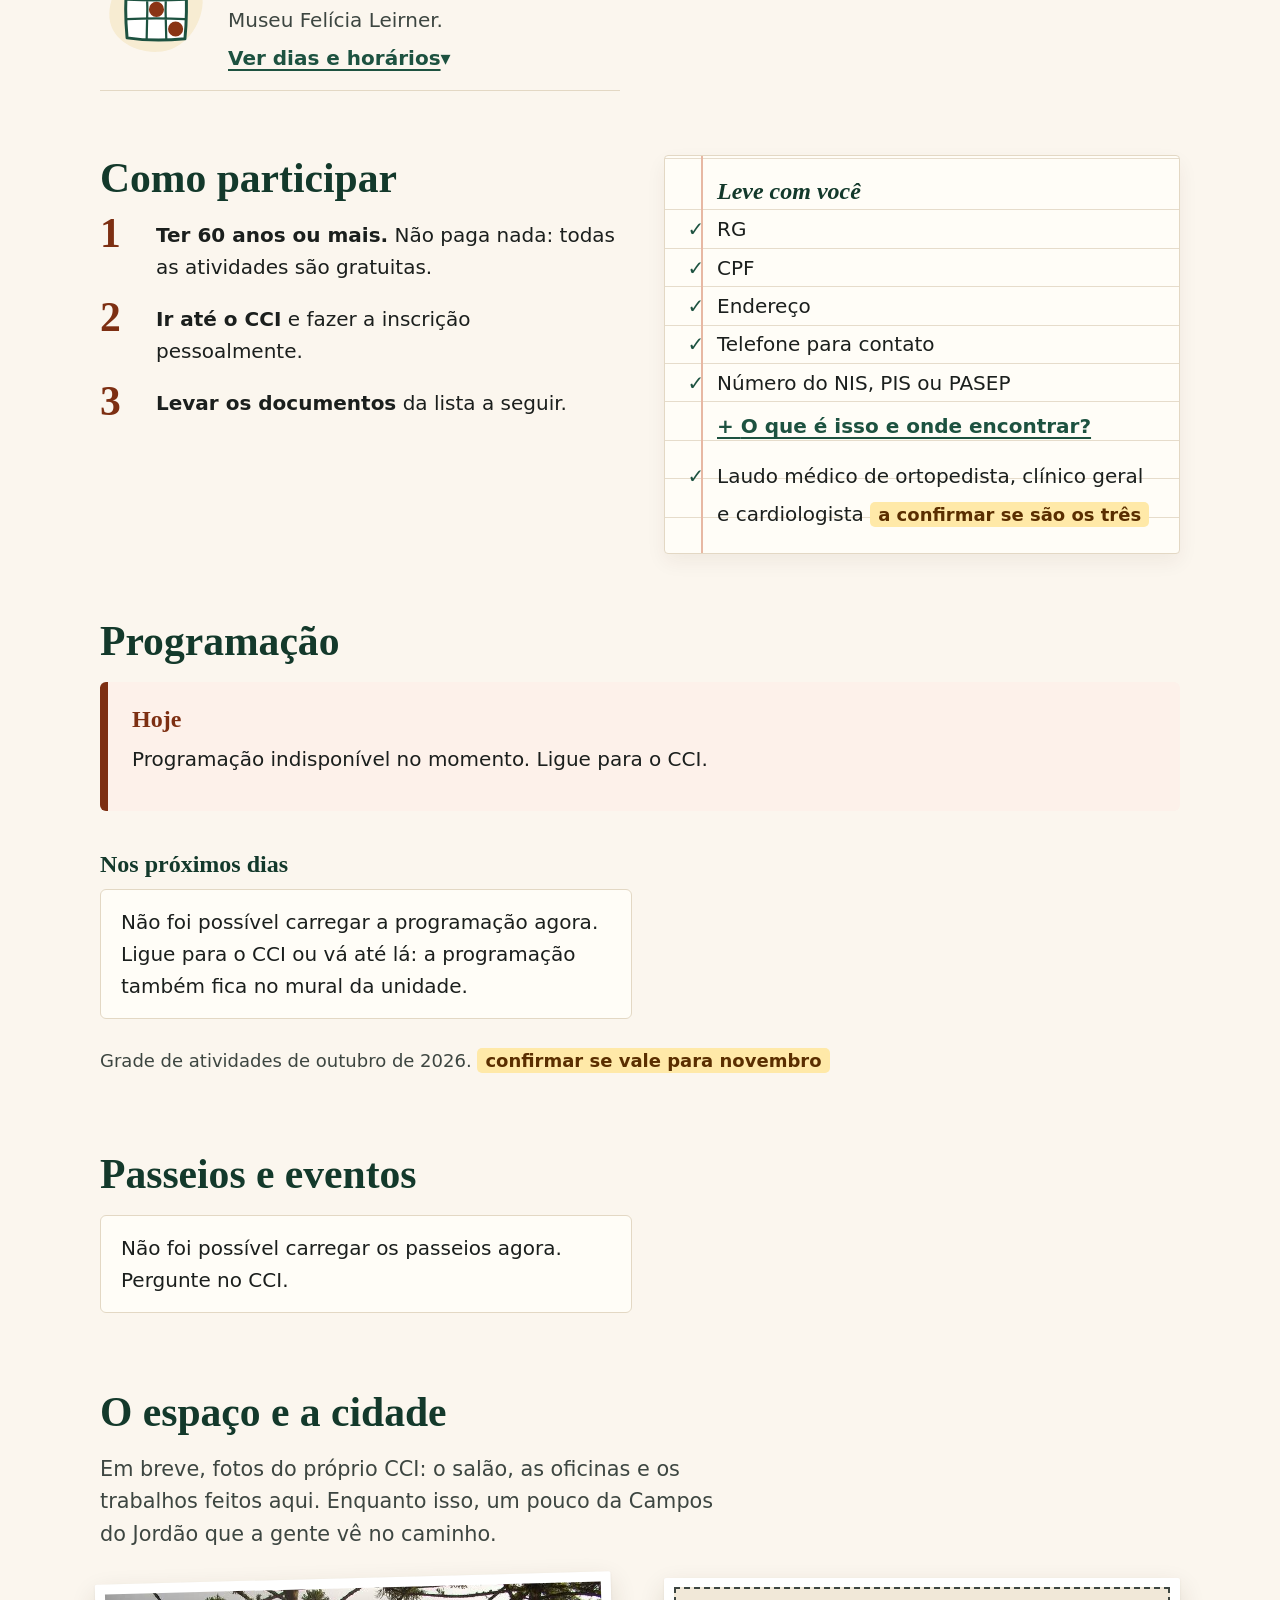
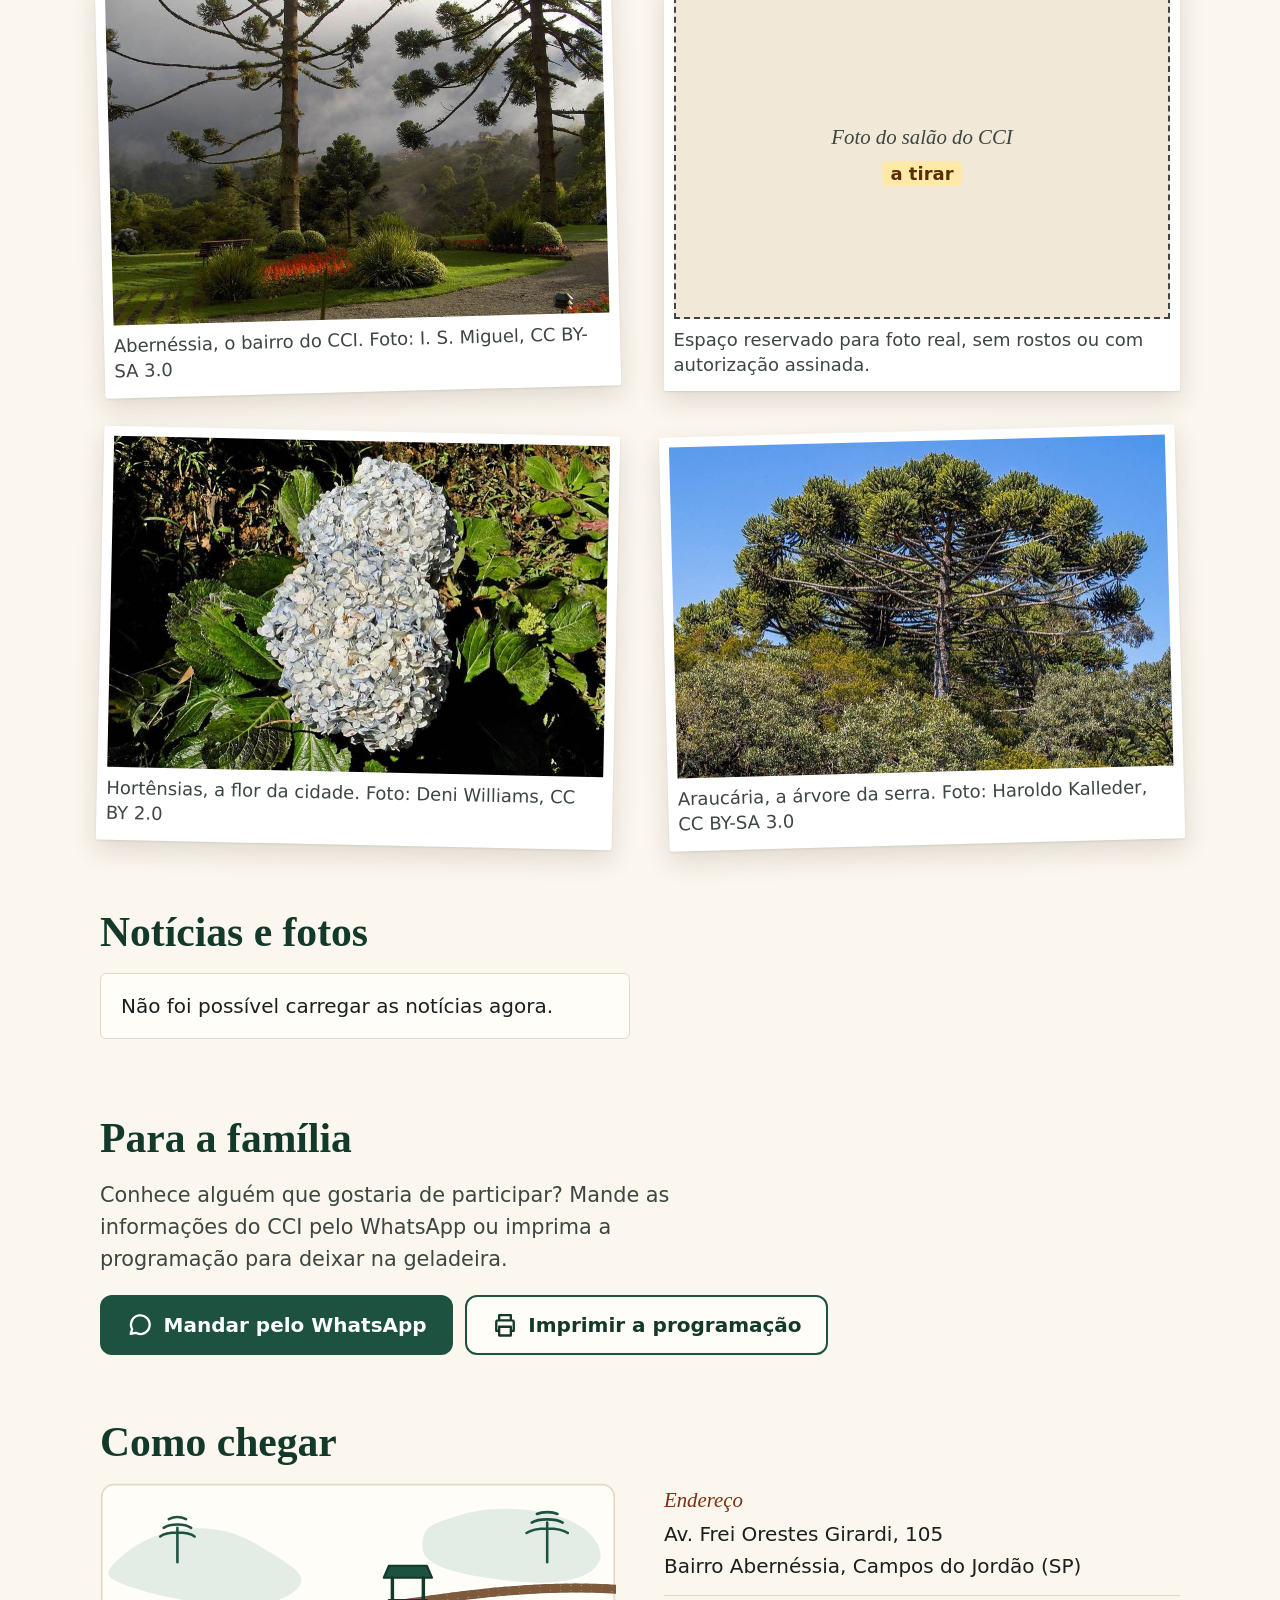
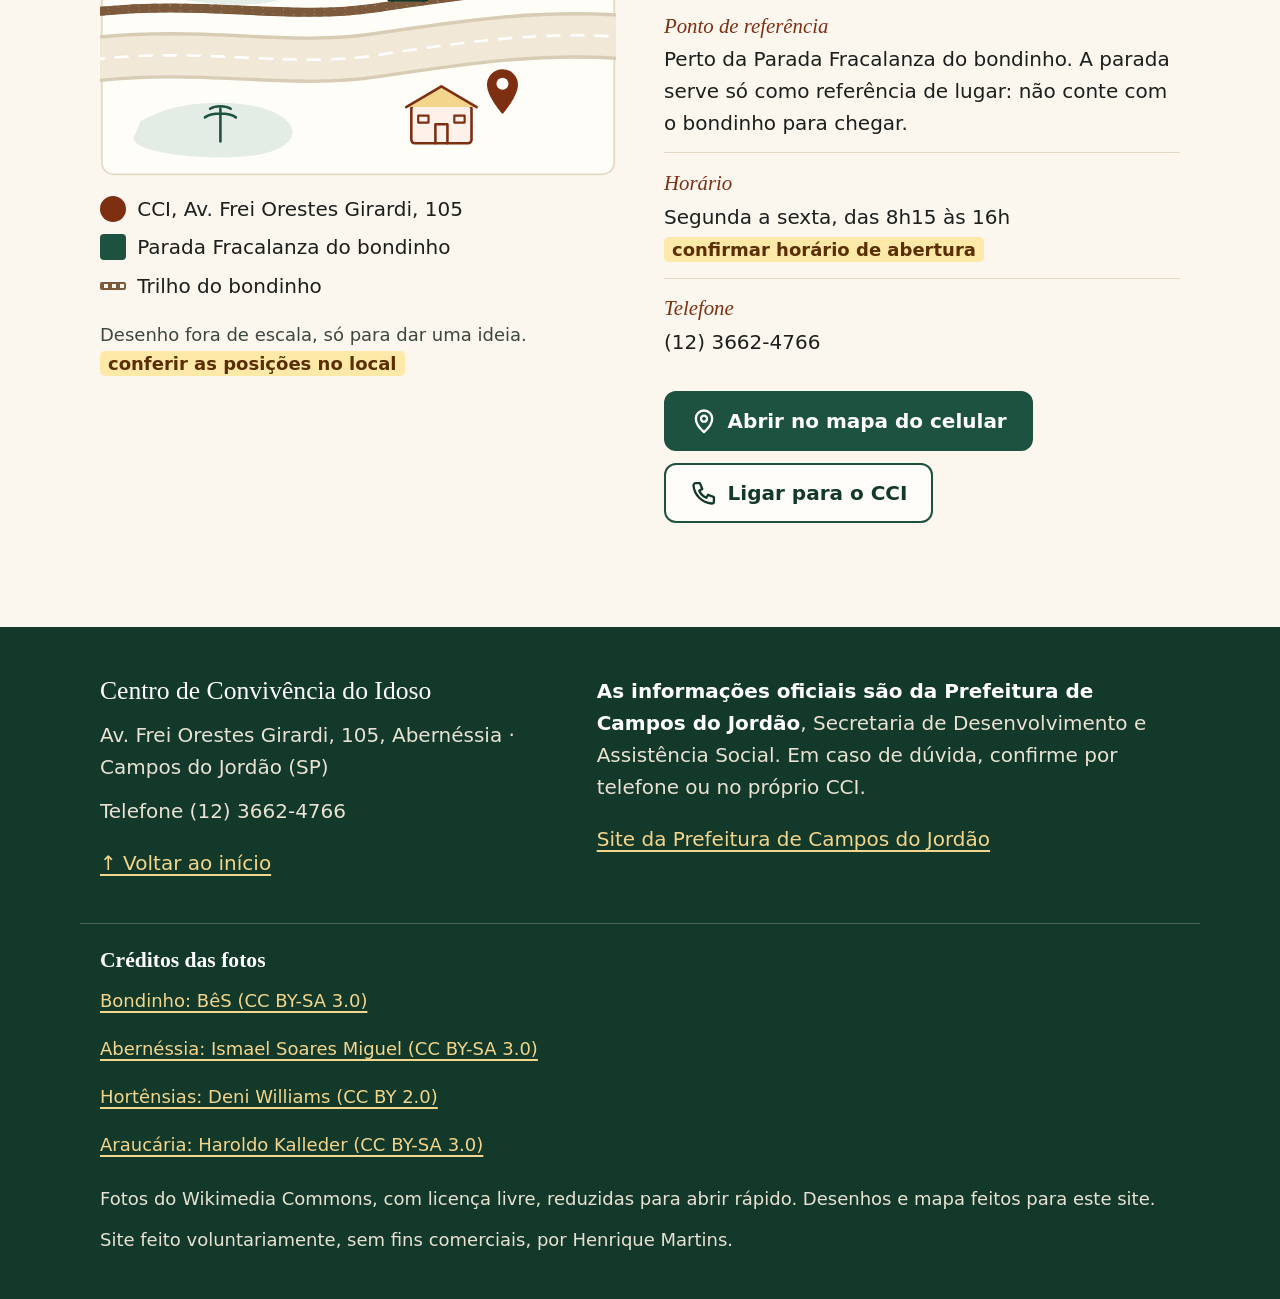
==== commit 71abb926: "Site aceita variações de dia, hora, data e sim/não; página conferir.html A leitura da planilha passa" ====
--- a/index.html
+++ b/index.html
@@ -8,7 +8,7 @@
   <meta name="theme-color" content="#1d5240">
   <!-- PROTÓTIPO: não aparecer no Google. Apagar esta linha quando o site for oficial. -->
   <meta name="robots" content="noindex, nofollow">
-  <link rel="stylesheet" href="css/estilo.css?v=17">
+  <link rel="stylesheet" href="css/estilo.css?v=20">
 </head>
 <body>
   <!-- Ícones dos botões (desenhos simples, sem texto) -->
@@ -228,6 +228,7 @@
           <p class="aviso-falha">Se a programação não aparecer, ligue para o CCI ou vá até lá: a programação também fica no mural da unidade.</p>
         </div>
         <p id="sem-atividade" class="sem-atividade"></p>
+        <div id="dias-fechados" class="dias-fechados"></div>
         <div id="mensais" class="mensais"></div>
         <p class="nota">Grade de atividades de outubro de 2026. <span class="selo selo-confirmar">confirmar se vale para novembro</span></p>
         <p class="voltar"><a href="#inicio">Voltar ao início</a></p>
@@ -372,7 +373,8 @@
   <!-- Folha para imprimir (montada pelo site na hora de imprimir) -->
   <div id="folha-impressao" class="folha-impressao" aria-hidden="true"></div>
 
-  <script src="config.js?v=17"></script>
-  <script src="js/app.js?v=17"></script>
+  <script src="config.js?v=20"></script>
+  <script src="js/leitura.js?v=20"></script>
+  <script src="js/app.js?v=20"></script>
 </body>
 </html>
--- a/css/estilo.css
+++ b/css/estilo.css
@@ -441,3 +441,11 @@
 .caderno .ajuda-doc-texto li { line-height: 1.5; padding: .2rem 0; }
 .caderno .ajuda-doc-texto li::before { content: none; }
 .ajuda-doc-texto a { display: inline-flex; align-items: center; min-height: 48px; font-weight: 700; }
+
+/* ---------- Dias sem atividade (feriados, recesso) ---------- */
+.dia-fechado { border: 2px dashed var(--terracota); background: var(--terracota-claro); }
+.fechado { margin: 0; font-weight: 700; color: var(--terracota); }
+.dias-fechados:empty { display: none; }
+.lista-fechados { list-style: none; margin: 0; padding: 0; background: var(--branco); border: 1px solid var(--borda); border-radius: 12px; }
+.lista-fechados li { padding: .75rem 1.25rem; border-top: 1px solid var(--papel-escuro); }
+.lista-fechados li:first-child { border-top: 0; }
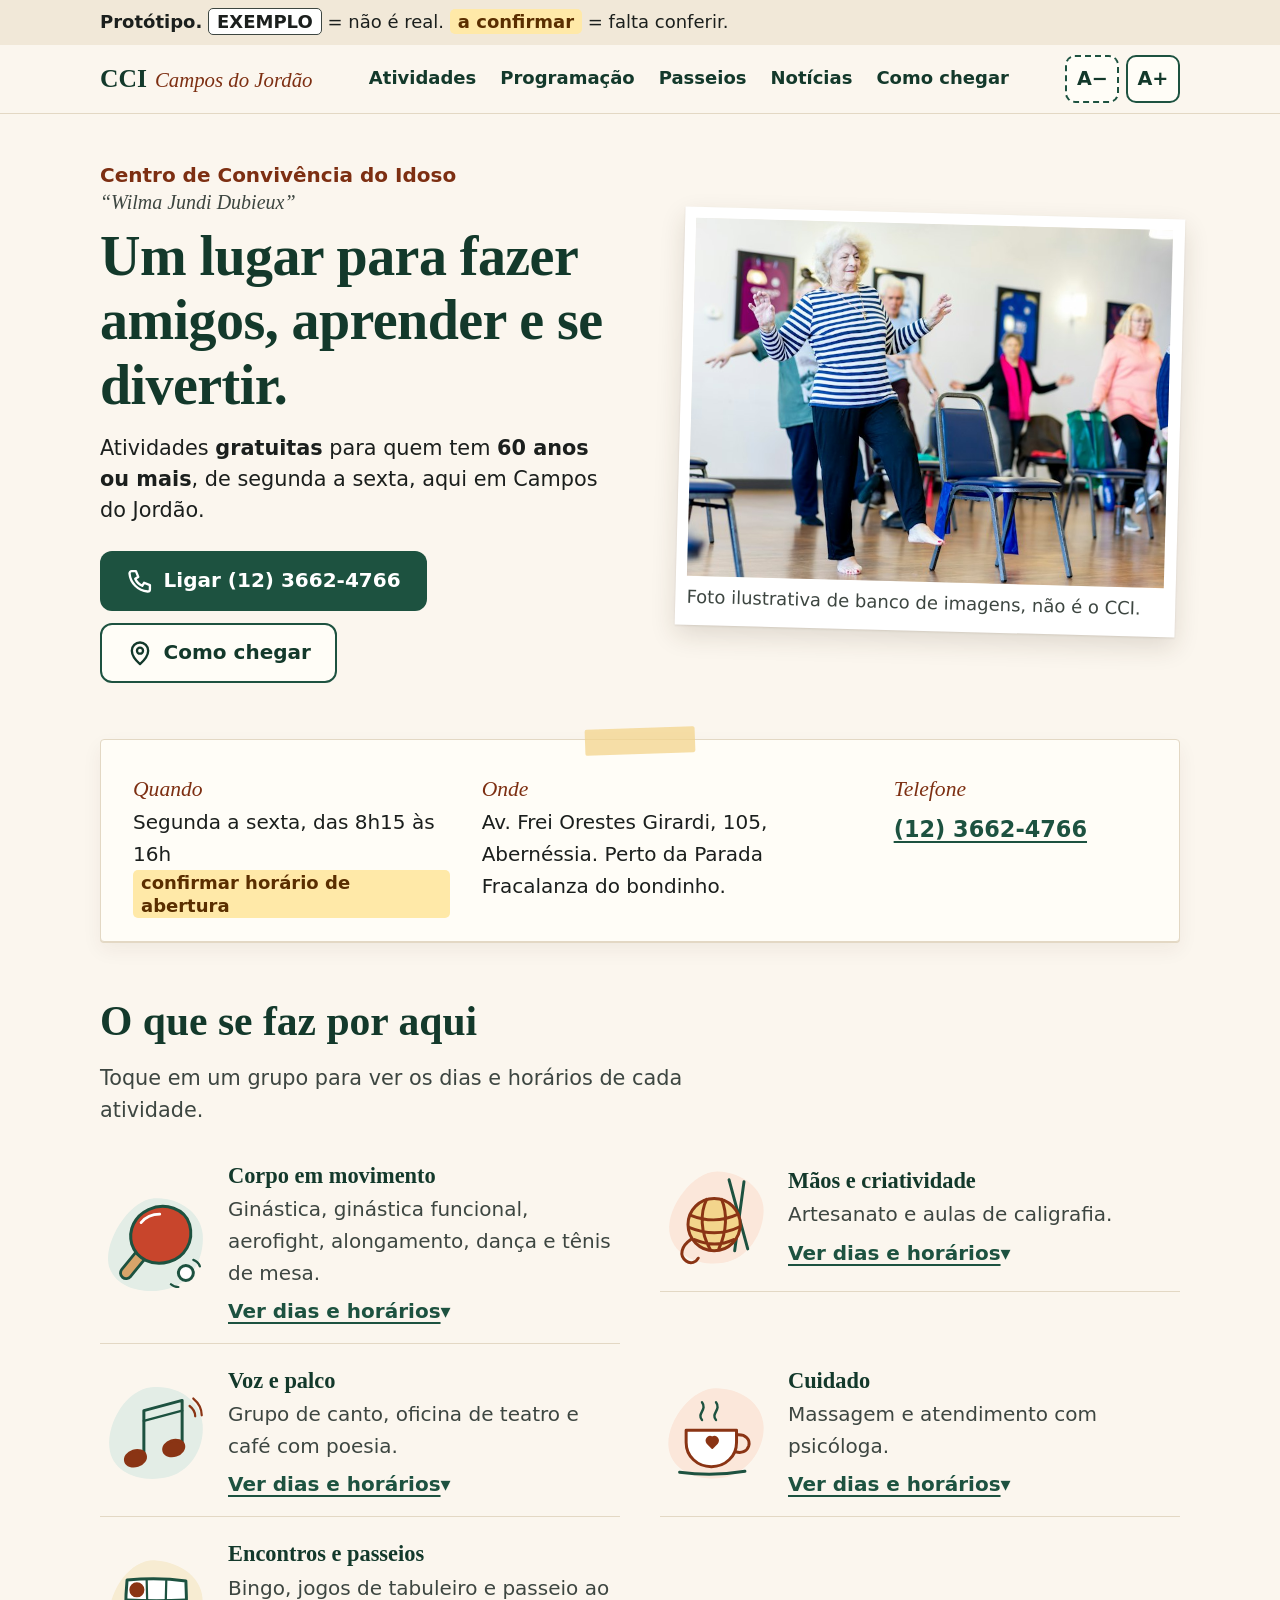
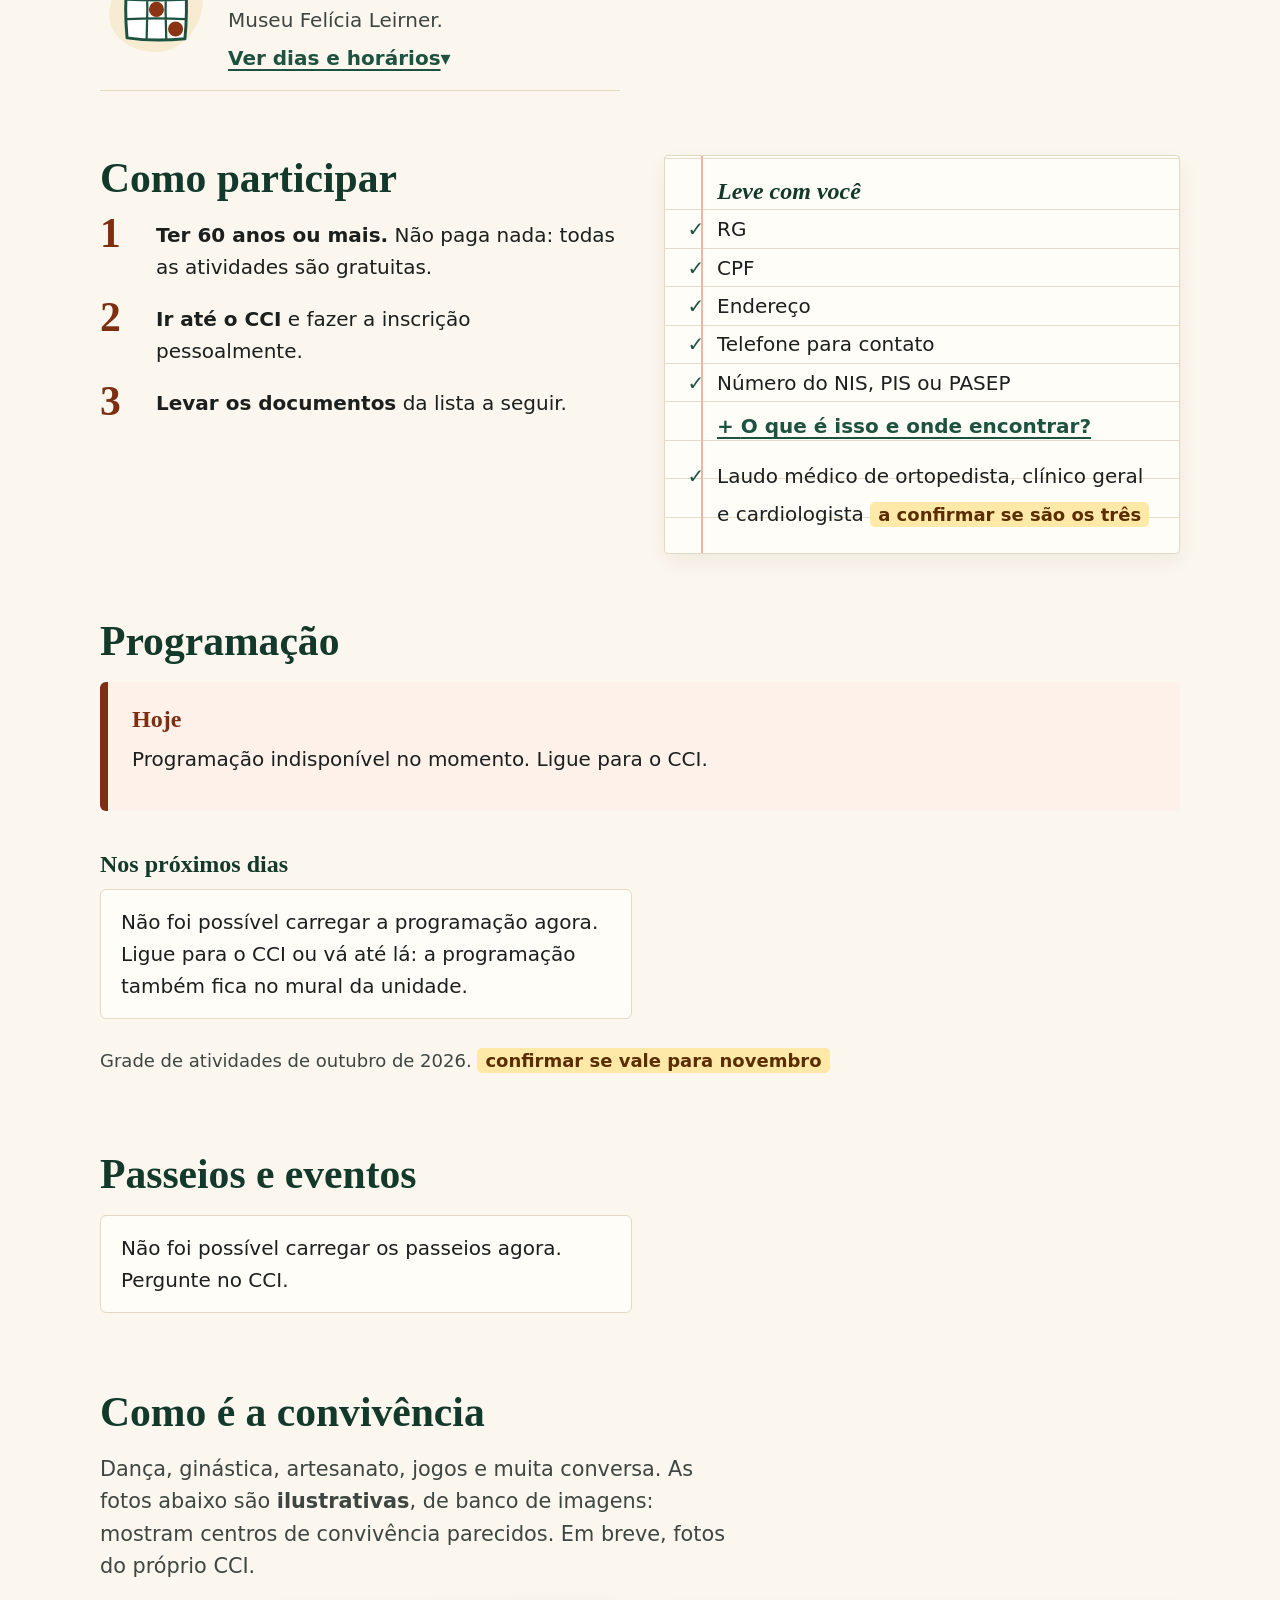
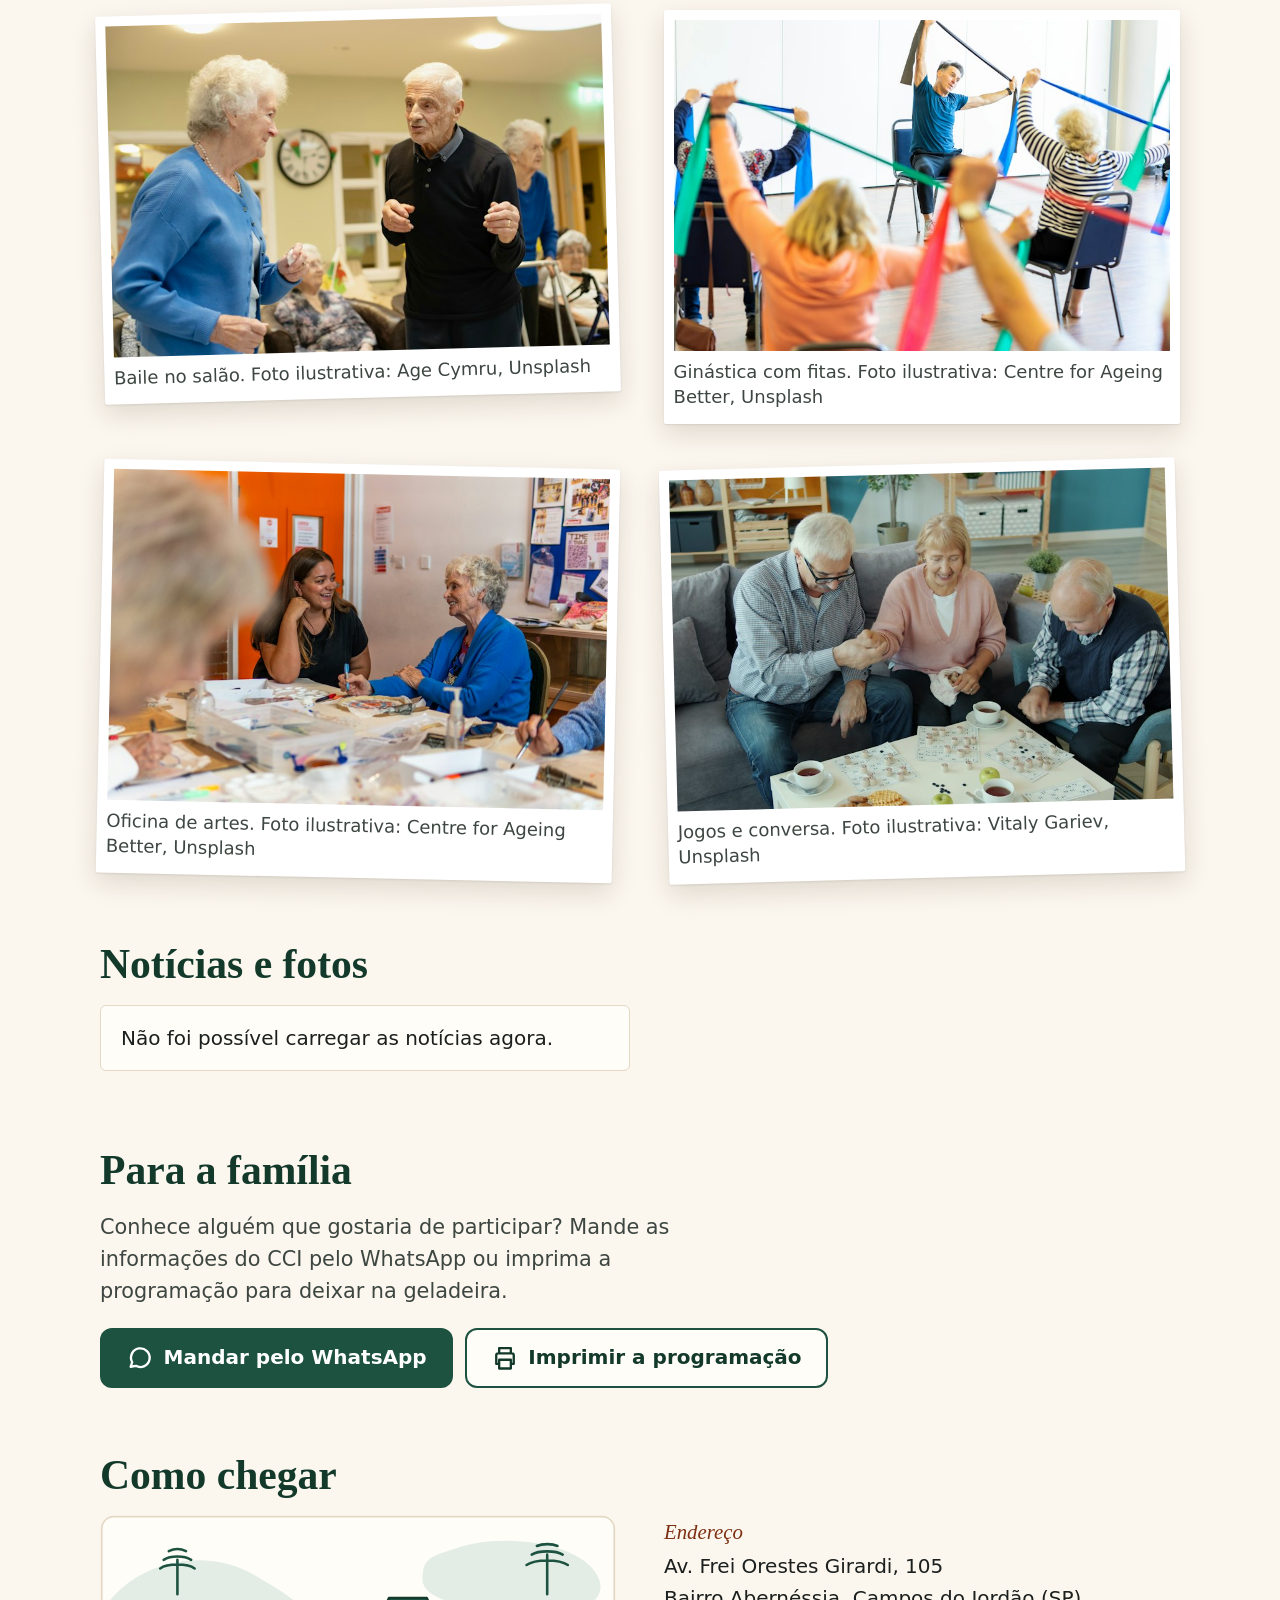
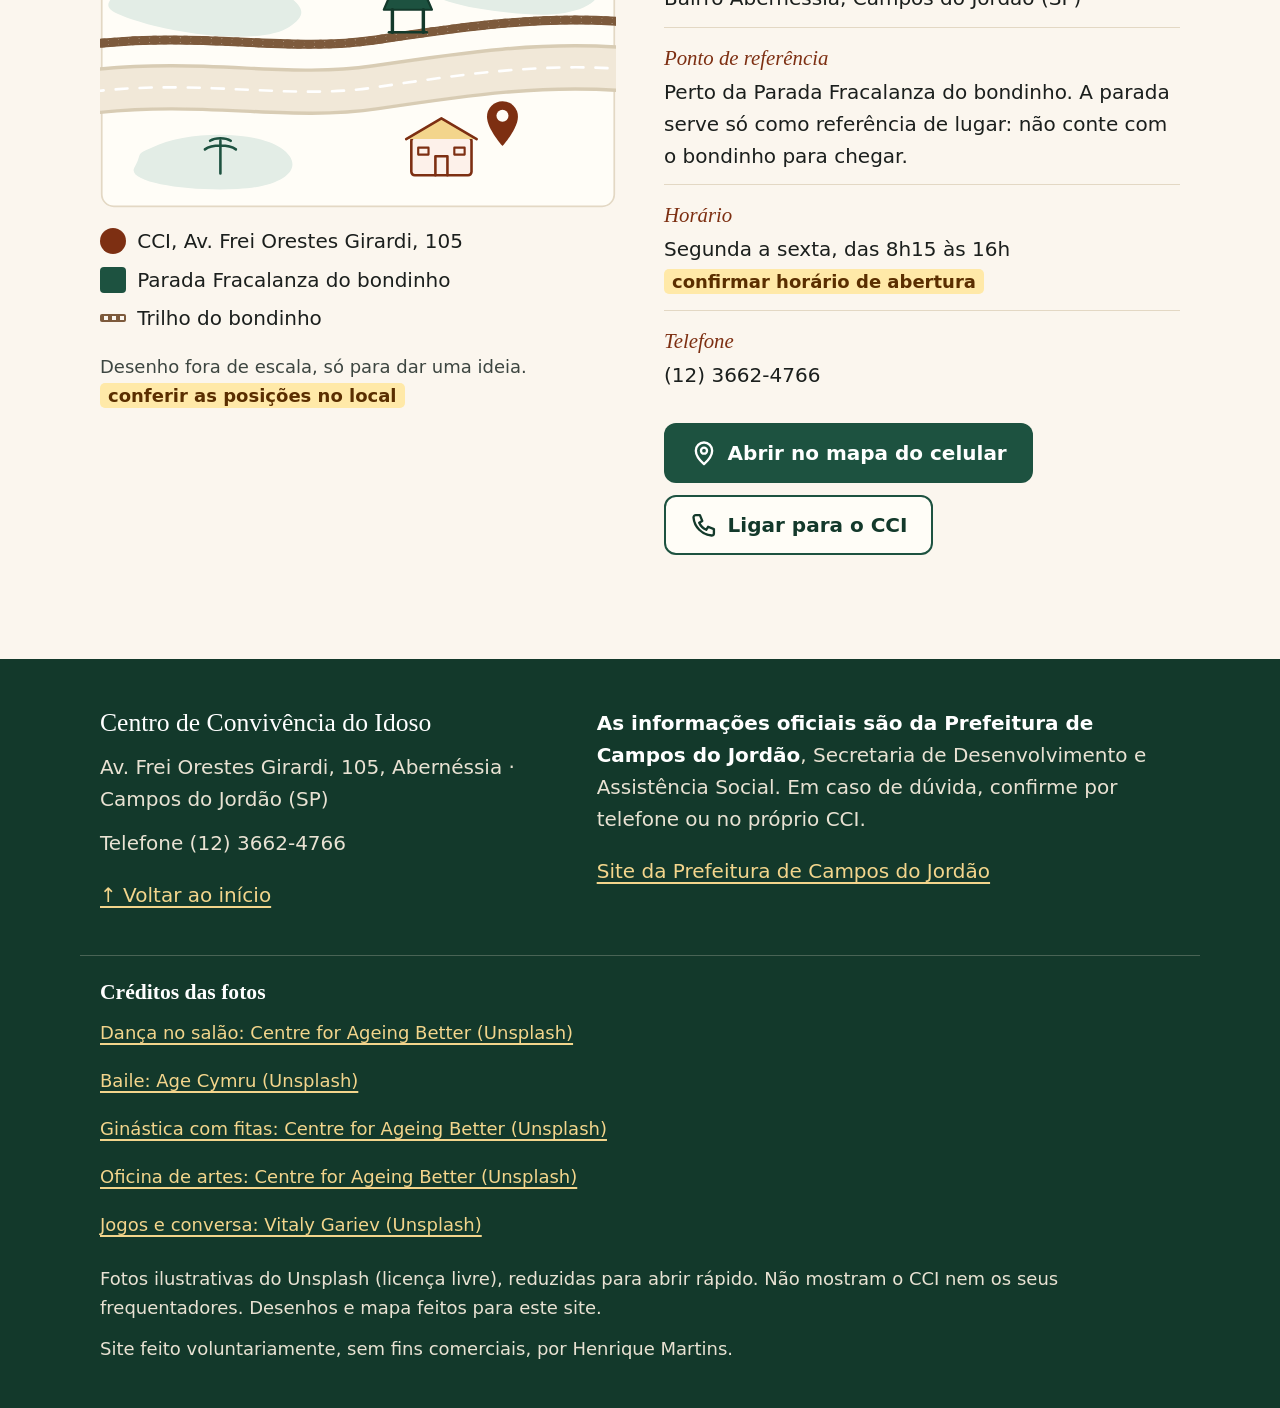
==== commit 1c9b6038: "Troca fotos da cidade por fotos ilustrativas de convivência de idosos Fotos do Unsplash (Centre for " ====
--- a/index.html
+++ b/index.html
@@ -8,7 +8,7 @@
   <meta name="theme-color" content="#1d5240">
   <!-- PROTÓTIPO: não aparecer no Google. Apagar esta linha quando o site for oficial. -->
   <meta name="robots" content="noindex, nofollow">
-  <link rel="stylesheet" href="css/estilo.css?v=20">
+  <link rel="stylesheet" href="css/estilo.css?v=21">
 </head>
 <body>
   <!-- Ícones dos botões (desenhos simples, sem texto) -->
@@ -53,10 +53,10 @@
       <div class="largura abertura-grade">
         <figure class="abertura-foto">
           <picture>
-            <source media="(min-width: 48rem)" srcset="img/bondinho-1280.jpg">
-            <img src="img/bondinho-720.jpg" width="720" height="540" alt="Bondinho vermelho e amarelo nos trilhos de uma rua arborizada, num dia de sol (foto antiga).">
+            <source media="(min-width: 48rem)" srcset="img/convivencia-danca-1280.jpg">
+            <img src="img/convivencia-danca-720.jpg" width="720" height="540" alt="Senhoras de cabelos brancos dançando com os braços abertos num salão com cadeiras encostadas na parede.">
           </picture>
-          <figcaption>O bondinho, símbolo de Campos do Jordão. Foto: BêS, CC BY-SA</figcaption>
+          <figcaption>Foto ilustrativa de banco de imagens, não é o CCI.</figcaption>
         </figure>
 
         <div class="abertura-texto">
@@ -244,26 +244,26 @@
         <p class="voltar"><a href="#inicio">Voltar ao início</a></p>
       </section>
 
-      <!-- O ESPAÇO E A CIDADE: fotos reais do CCI (a tirar) e da cidade -->
+      <!-- A CONVIVÊNCIA: fotos ilustrativas até chegarem as fotos reais do CCI -->
       <section class="secao" aria-labelledby="titulo-espaco">
-        <h2 id="titulo-espaco">O espaço e a cidade</h2>
-        <p class="intro">Em breve, fotos do próprio CCI: o salão, as oficinas e os trabalhos feitos aqui. Enquanto isso, um pouco da Campos do Jordão que a gente vê no caminho.</p>
+        <h2 id="titulo-espaco">Como é a convivência</h2>
+        <p class="intro">Dança, ginástica, artesanato, jogos e muita conversa. As fotos abaixo são <strong>ilustrativas</strong>, de banco de imagens: mostram centros de convivência parecidos. Em breve, fotos do próprio CCI.</p>
         <div class="galeria">
           <figure class="foto-moldura inclinada-esq">
-            <img src="img/abernessia.jpg" width="800" height="600" loading="lazy" alt="Jardim com banco, flores vermelhas e araucárias no bairro da Abernéssia, com a serra ao fundo.">
-            <figcaption>Abernéssia, o bairro do CCI. Foto: I. S. Miguel, CC BY-SA 3.0</figcaption>
+            <img src="img/convivencia-baile.jpg" width="800" height="533" loading="lazy" alt="Uma senhora e um senhor dançando juntos num salão, com outras pessoas sentadas assistindo.">
+            <figcaption>Baile no salão. Foto ilustrativa: Age Cymru, Unsplash</figcaption>
           </figure>
           <figure class="foto-moldura">
-            <div class="foto-reservada">Foto do salão do CCI <span class="selo selo-confirmar">a tirar</span></div>
-            <figcaption>Espaço reservado para foto real, sem rostos ou com autorização assinada.</figcaption>
+            <img src="img/convivencia-ginastica.jpg" width="800" height="533" loading="lazy" alt="Grupo fazendo ginástica sentado em cadeiras, balançando fitas coloridas no ar.">
+            <figcaption>Ginástica com fitas. Foto ilustrativa: Centre for Ageing Better, Unsplash</figcaption>
           </figure>
           <figure class="foto-moldura inclinada-dir">
-            <img src="img/hortensias.jpg" width="800" height="533" loading="lazy" alt="Hortênsias azuis claras em flor.">
-            <figcaption>Hortênsias, a flor da cidade. Foto: Deni Williams, CC BY 2.0</figcaption>
+            <img src="img/convivencia-artes.jpg" width="800" height="533" loading="lazy" alt="Senhora sorrindo numa mesa de artesanato, com tintas e materiais espalhados, conversando com uma moça.">
+            <figcaption>Oficina de artes. Foto ilustrativa: Centre for Ageing Better, Unsplash</figcaption>
           </figure>
           <figure class="foto-moldura inclinada-esq">
-            <img src="img/araucaria.jpg" width="800" height="532" loading="lazy" alt="Araucária grande e frondosa contra o céu azul.">
-            <figcaption>Araucária, a árvore da serra. Foto: Haroldo Kalleder, CC BY-SA 3.0</figcaption>
+            <img src="img/convivencia-jogos.jpg" width="800" height="533" loading="lazy" alt="Três idosos sentados num sofá montando um quebra-cabeça e rindo, com xícaras de chá na mesa.">
+            <figcaption>Jogos e conversa. Foto ilustrativa: Vitaly Gariev, Unsplash</figcaption>
           </figure>
         </div>
       </section>
@@ -354,12 +354,13 @@
     <div class="largura">
       <h2 class="rodape-titulo">Créditos das fotos</h2>
       <ul class="creditos">
-        <li><a href="https://commons.wikimedia.org/wiki/File:Bondinho_-_Estrada_de_Ferro_Campos_do_Jord%C3%A3o_-_panoramio.jpg">Bondinho: BêS (CC BY-SA 3.0)</a></li>
-        <li><a href="https://commons.wikimedia.org/wiki/File:Abern%C3%A9ssia,_Campos_do_Jord%C3%A3o_-_SP,_Brazil_-_panoramio.jpg">Abernéssia: Ismael Soares Miguel (CC BY-SA 3.0)</a></li>
-        <li><a href="https://commons.wikimedia.org/wiki/File:Campos_do_Jord%C3%A3o_(8903578305).jpg">Hortênsias: Deni Williams (CC BY 2.0)</a></li>
-        <li><a href="https://commons.wikimedia.org/wiki/File:Arauc%C3%A1ria_ou_Pinheiro_do_Paran%C3%A1_(Araucaria_angustifolia).jpg">Araucária: Haroldo Kalleder (CC BY-SA 3.0)</a></li>
+        <li><a href="https://unsplash.com/photos/XDH1y3RTYyI">Dança no salão: Centre for Ageing Better (Unsplash)</a></li>
+        <li><a href="https://unsplash.com/photos/AO8Y0_CCo-E">Baile: Age Cymru (Unsplash)</a></li>
+        <li><a href="https://unsplash.com/photos/kB4FXX1KXhQ">Ginástica com fitas: Centre for Ageing Better (Unsplash)</a></li>
+        <li><a href="https://unsplash.com/photos/8NDGA3RepNg">Oficina de artes: Centre for Ageing Better (Unsplash)</a></li>
+        <li><a href="https://unsplash.com/photos/Wk6f1CkGlEo">Jogos e conversa: Vitaly Gariev (Unsplash)</a></li>
       </ul>
-      <p class="rodape-pequeno">Fotos do Wikimedia Commons, com licença livre, reduzidas para abrir rápido. Desenhos e mapa feitos para este site.</p>
+      <p class="rodape-pequeno">Fotos ilustrativas do Unsplash (licença livre), reduzidas para abrir rápido. Não mostram o CCI nem os seus frequentadores. Desenhos e mapa feitos para este site.</p>
       <p class="rodape-pequeno">Site feito voluntariamente, sem fins comerciais, por Henrique Martins.</p>
     </div>
   </footer>
--- a/css/estilo.css
+++ b/css/estilo.css
@@ -88,7 +88,7 @@
 .abertura-grade { display: grid; gap: 1.25rem; align-items: center; }
 .abertura-foto { margin: 0; }
 .abertura-foto img {
-  display: block; width: 100%; height: 170px; object-fit: cover; object-position: center 72%;
+  display: block; width: 100%; height: 190px; object-fit: cover; object-position: center 22%;
   border-radius: 6px; background: var(--papel-escuro);
 }
 .abertura-foto figcaption, .foto-moldura figcaption { font-size: 1.125rem; line-height: 1.4; color: var(--tinta-2); margin-top: .5rem; }
